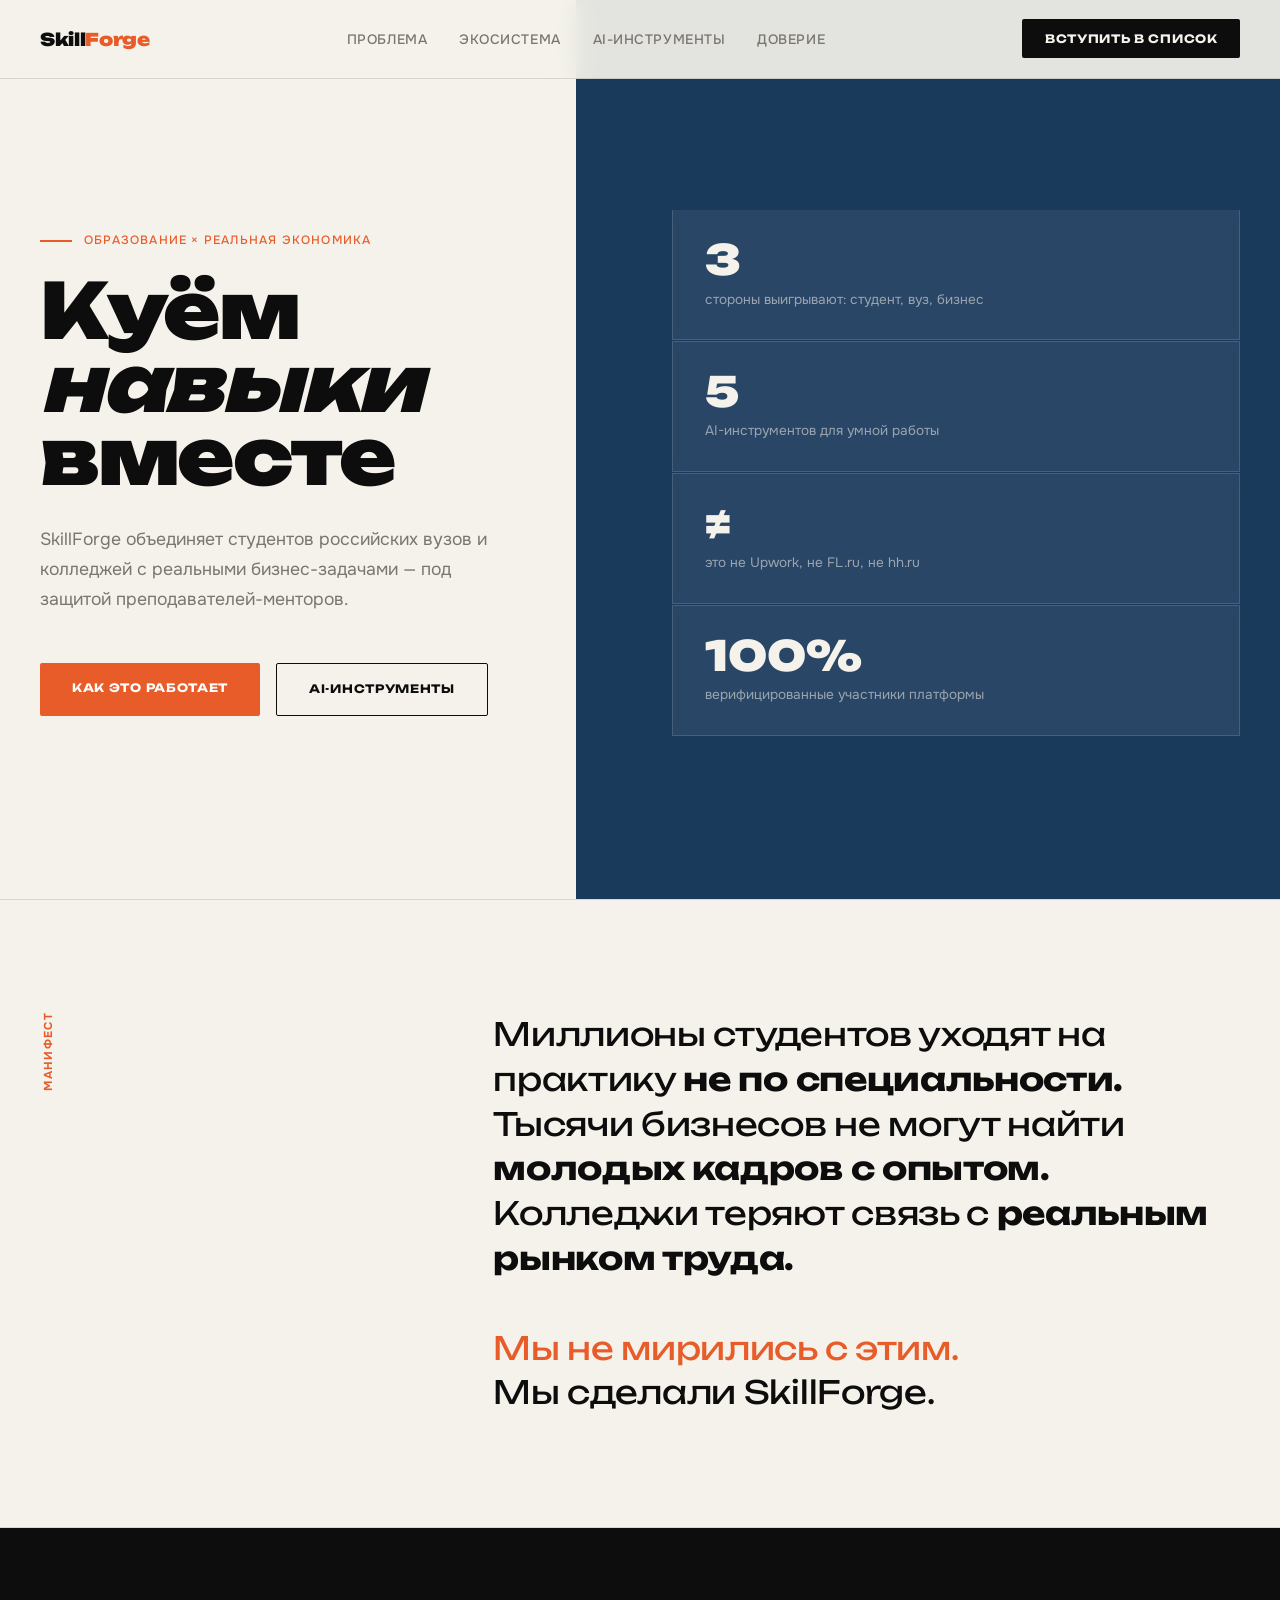
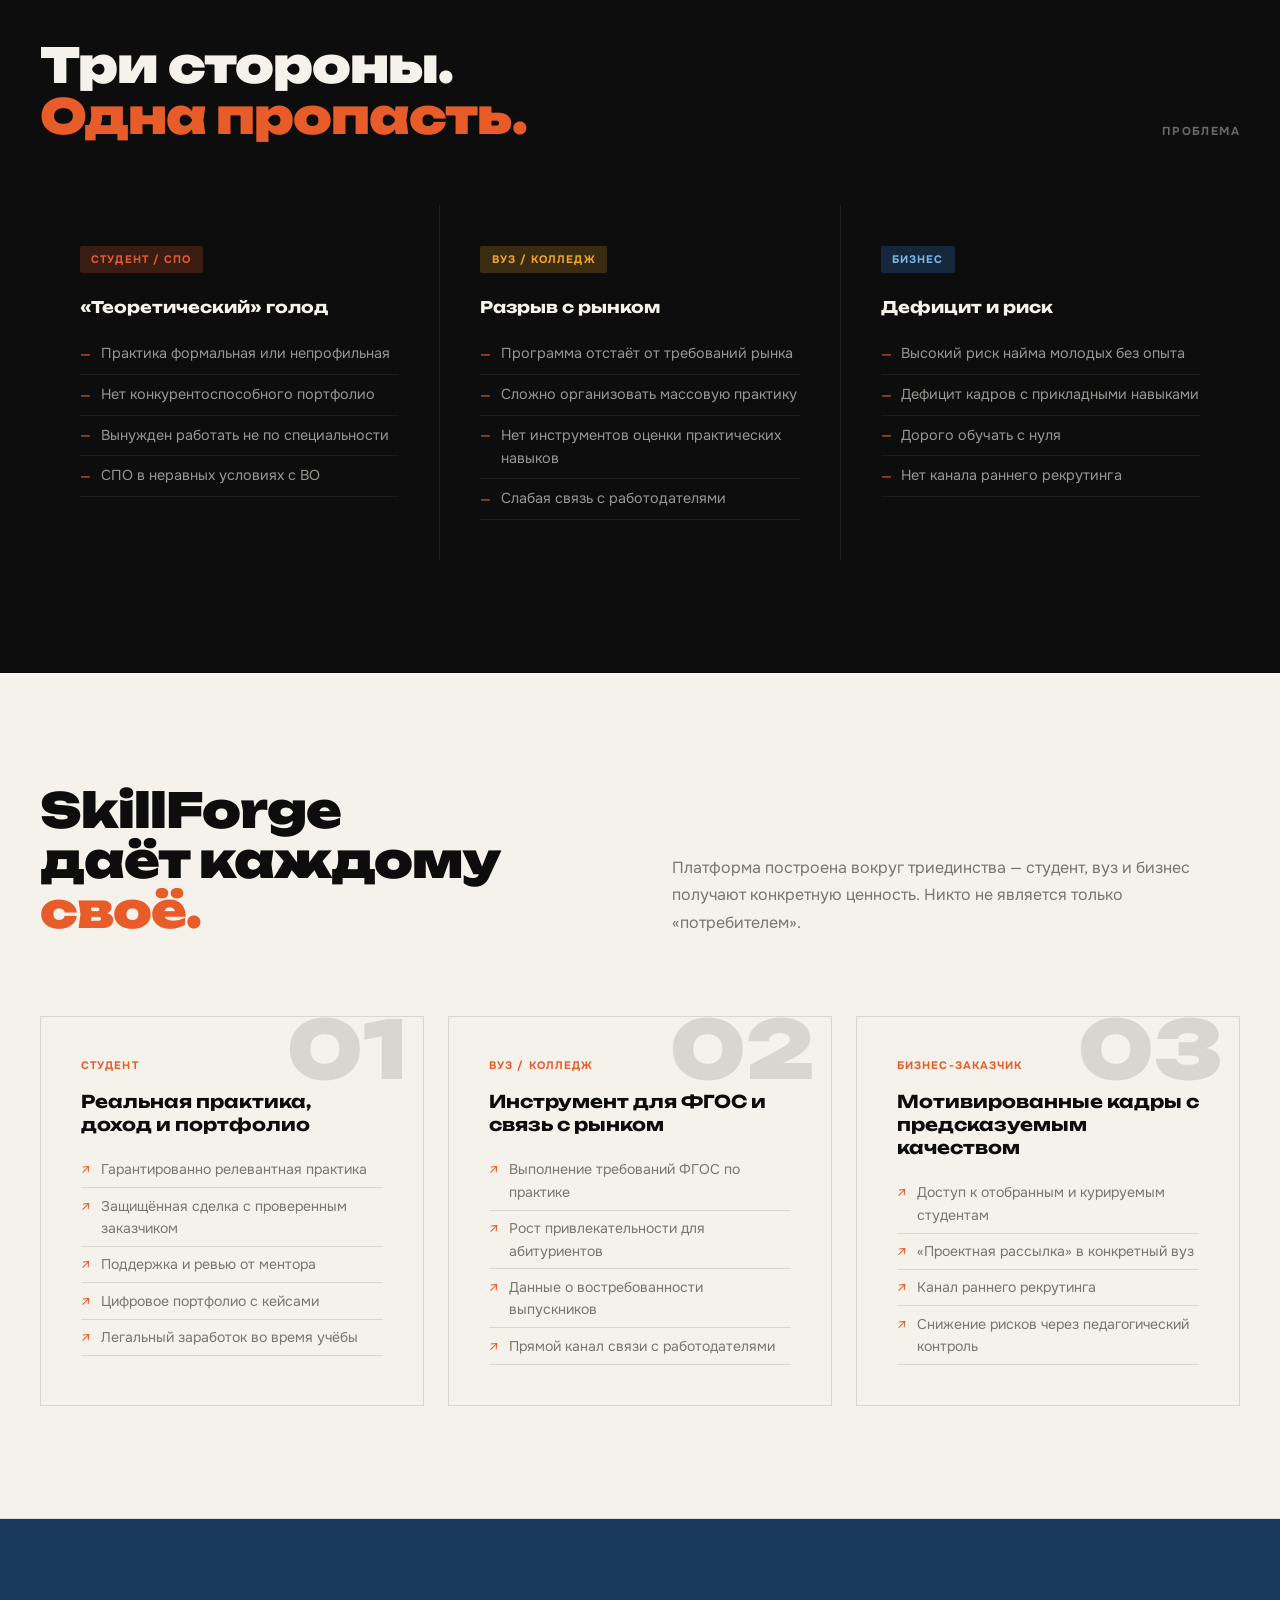
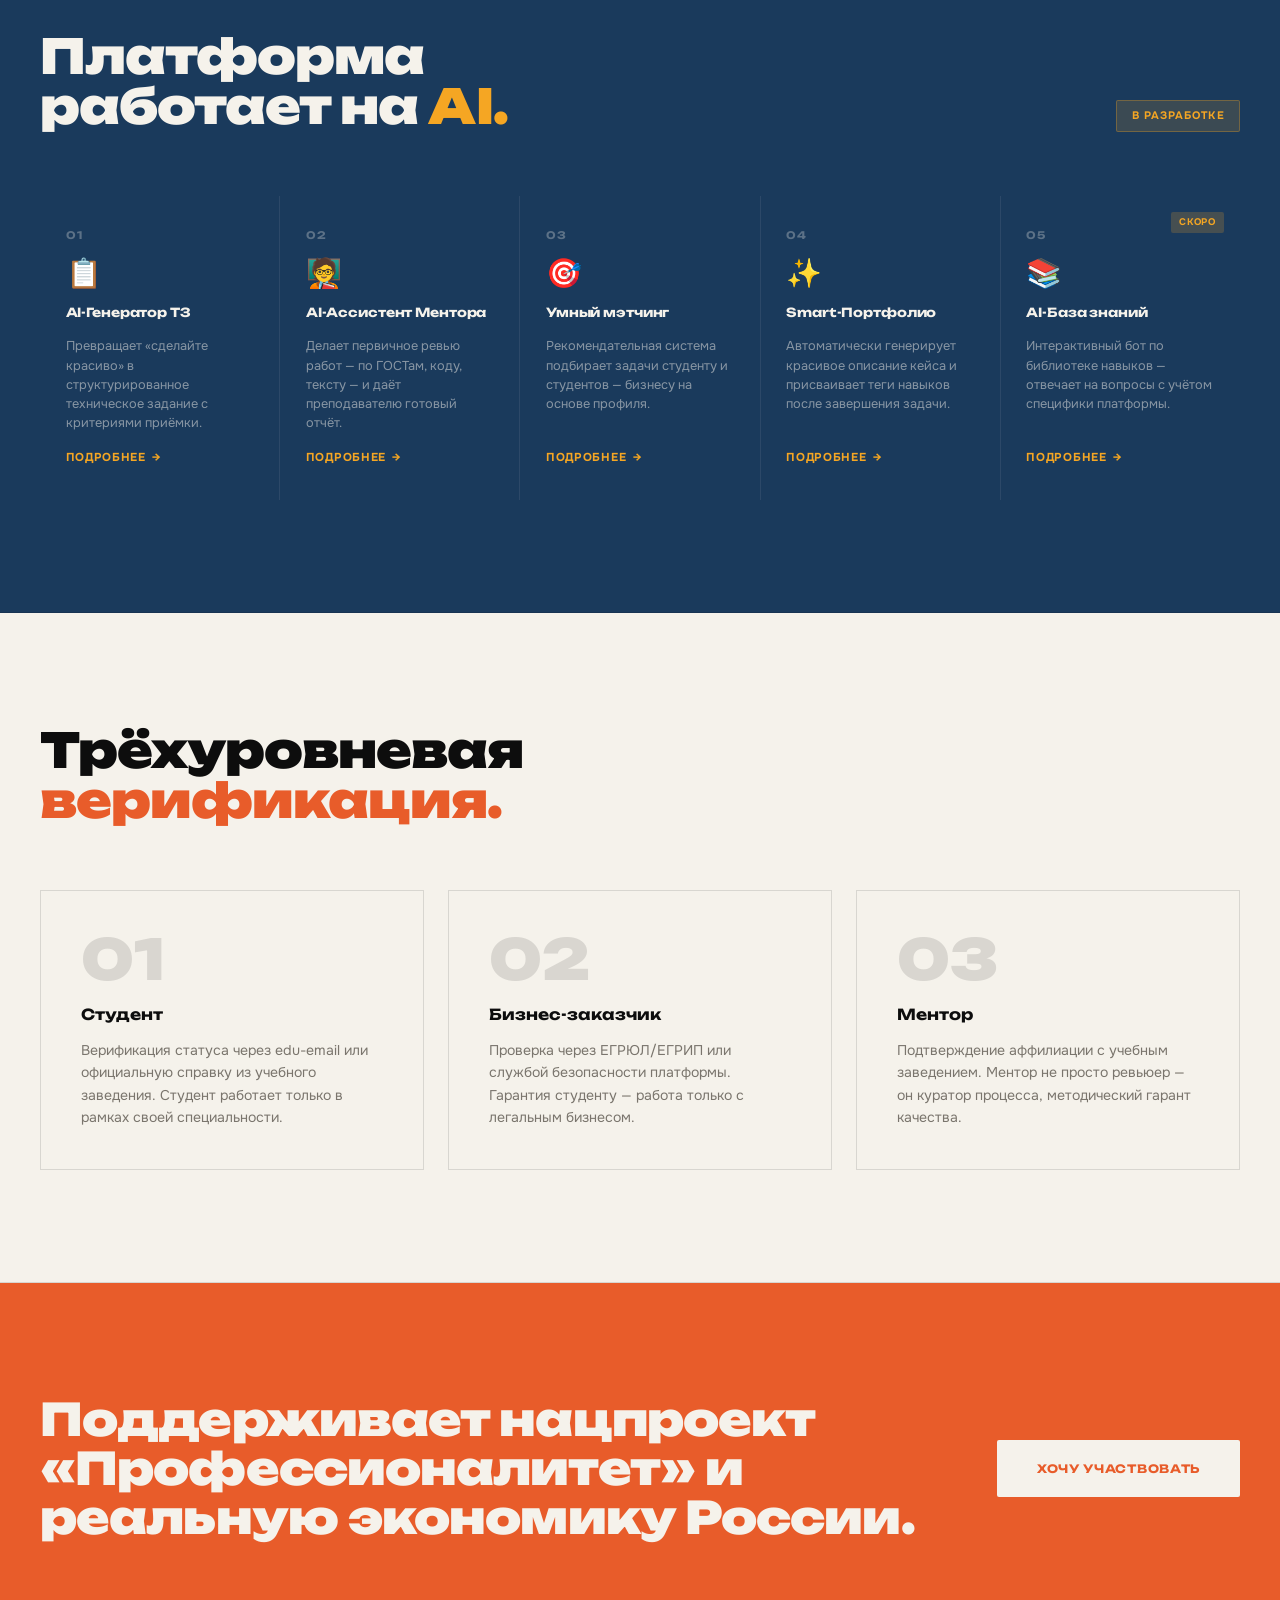
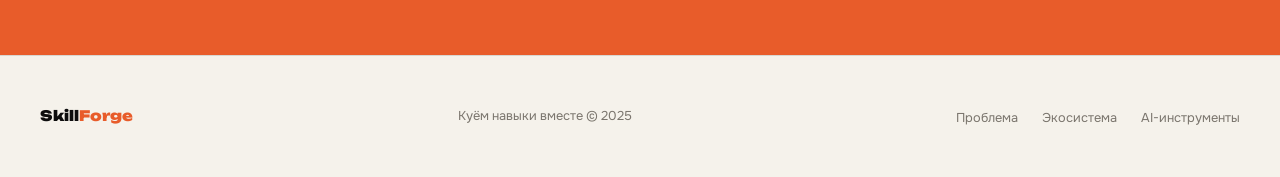
==== index.html @ 277ce166 "Create index.html" ====
<!DOCTYPE html>
<html lang="ru">
<head>
<meta charset="UTF-8">
<meta name="viewport" content="width=device-width, initial-scale=1.0">
<title>SkillForge — Куём навыки вместе</title>
<link rel="preconnect" href="https://fonts.googleapis.com">
<link href="https://fonts.googleapis.com/css2?family=Unbounded:wght@400;700;900&family=Onest:wght@300;400;500&display=swap" rel="stylesheet">
<style>
  :root {
    --ink: #0d0d0d;
    --paper: #f5f2eb;
    --forge: #E85C2A;
    --steel: #1A3A5C;
    --spark: #F5A623;
    --muted: #7a756d;
    --line: rgba(13,13,13,0.12);
  }

  *, *::before, *::after { box-sizing: border-box; margin: 0; padding: 0; }

  html { scroll-behavior: smooth; }

  body {
    background: var(--paper);
    color: var(--ink);
    font-family: 'Onest', sans-serif;
    font-weight: 400;
    line-height: 1.6;
    overflow-x: hidden;
  }

  /* ── NAV ── */
  nav {
    position: fixed; top: 0; left: 0; right: 0; z-index: 100;
    display: flex; align-items: center; justify-content: space-between;
    padding: 1.2rem 2.5rem;
    border-bottom: 1px solid var(--line);
    background: rgba(245,242,235,0.92);
    backdrop-filter: blur(12px);
  }
  .nav-logo {
    font-family: 'Unbounded', sans-serif;
    font-weight: 900; font-size: 1.1rem; letter-spacing: -0.02em;
    color: var(--ink); text-decoration: none;
  }
  .nav-logo span { color: var(--forge); }
  .nav-links { display: flex; gap: 2rem; list-style: none; }
  .nav-links a {
    font-size: 0.85rem; font-weight: 500; letter-spacing: 0.04em;
    text-transform: uppercase; text-decoration: none;
    color: var(--muted); transition: color 0.2s;
  }
  .nav-links a:hover { color: var(--ink); }
  .nav-cta {
    background: var(--ink); color: var(--paper);
    font-family: 'Unbounded', sans-serif; font-size: 0.72rem;
    font-weight: 700; letter-spacing: 0.06em; text-transform: uppercase;
    text-decoration: none; padding: 0.65rem 1.4rem;
    border-radius: 2px; transition: background 0.2s;
  }
  .nav-cta:hover { background: var(--forge); }

  /* ── HERO ── */
  .hero {
    min-height: 100vh; padding: 8rem 2.5rem 5rem;
    display: grid; grid-template-columns: 1fr 1fr; gap: 4rem;
    align-items: center; position: relative;
    border-bottom: 1px solid var(--line);
  }
  .hero::before {
    content: '';
    position: absolute; top: 0; right: 0;
    width: 55%; height: 100%;
    background: var(--steel);
    z-index: 0;
  }
  .hero-left { position: relative; z-index: 1; }
  .hero-eyebrow {
    font-size: 0.75rem; font-weight: 500; letter-spacing: 0.1em;
    text-transform: uppercase; color: var(--forge);
    margin-bottom: 1.5rem;
    display: flex; align-items: center; gap: 0.75rem;
  }
  .hero-eyebrow::before {
    content: ''; display: inline-block;
    width: 2rem; height: 2px; background: var(--forge);
  }
  .hero-title {
    font-family: 'Unbounded', sans-serif;
    font-size: clamp(2.8rem, 6vw, 5.5rem);
    font-weight: 900; line-height: 0.95; letter-spacing: -0.03em;
    margin-bottom: 2rem;
  }
  .hero-title .accent { color: var(--forge); }
  .hero-subtitle {
    font-size: 1.1rem; color: var(--muted);
    max-width: 480px; margin-bottom: 3rem; line-height: 1.7;
  }
  .hero-actions { display: flex; gap: 1rem; flex-wrap: wrap; }
  .btn-primary {
    background: var(--forge); color: #fff;
    font-family: 'Unbounded', sans-serif; font-size: 0.72rem;
    font-weight: 700; letter-spacing: 0.06em; text-transform: uppercase;
    text-decoration: none; padding: 1rem 2rem;
    border-radius: 2px; transition: transform 0.15s, box-shadow 0.15s;
  }
  .btn-primary:hover { transform: translateY(-2px); box-shadow: 0 8px 20px rgba(232,92,42,0.35); }
  .btn-secondary {
    border: 1.5px solid var(--ink); color: var(--ink);
    font-family: 'Unbounded', sans-serif; font-size: 0.72rem;
    font-weight: 700; letter-spacing: 0.06em; text-transform: uppercase;
    text-decoration: none; padding: 1rem 2rem;
    border-radius: 2px; transition: all 0.15s;
  }
  .btn-secondary:hover { background: var(--ink); color: var(--paper); }

  .hero-right {
    position: relative; z-index: 1;
    display: flex; flex-direction: column; gap: 1px;
  }
  .hero-stat {
    background: rgba(245,242,235,0.07);
    border: 1px solid rgba(245,242,235,0.15);
    padding: 1.8rem 2rem;
    backdrop-filter: blur(4px);
  }
  .hero-stat:first-child { border-top: none; margin-top: -1px; }
  .stat-number {
    font-family: 'Unbounded', sans-serif;
    font-size: 2.6rem; font-weight: 900; color: var(--paper);
    line-height: 1; margin-bottom: 0.5rem;
  }
  .stat-label { font-size: 0.85rem; color: rgba(245,242,235,0.55); }

  /* ── MANIFESTO ── */
  .manifesto {
    padding: 7rem 2.5rem;
    display: grid; grid-template-columns: 1fr 2fr; gap: 5rem;
    align-items: start; border-bottom: 1px solid var(--line);
  }
  .section-label {
    font-size: 0.72rem; font-weight: 700; letter-spacing: 0.12em;
    text-transform: uppercase; color: var(--forge);
    writing-mode: vertical-rl; transform: rotate(180deg);
    align-self: start; padding-top: 0.3rem;
  }
  .manifesto-text {
    font-family: 'Unbounded', sans-serif;
    font-size: clamp(1.3rem, 2.5vw, 2rem);
    font-weight: 400; line-height: 1.4; letter-spacing: -0.01em;
  }
  .manifesto-text strong { font-weight: 700; }
  .manifesto-text em { color: var(--forge); font-style: normal; }

  /* ── PROBLEM ── */
  .problems {
    padding: 7rem 2.5rem;
    border-bottom: 1px solid var(--line);
    background: var(--ink);
    color: var(--paper);
  }
  .problems-header {
    display: flex; justify-content: space-between; align-items: flex-end;
    margin-bottom: 4rem;
  }
  .problems-title {
    font-family: 'Unbounded', sans-serif;
    font-size: clamp(1.8rem, 4vw, 3rem);
    font-weight: 900; line-height: 1.05; letter-spacing: -0.02em;
  }
  .problems-title em { color: var(--forge); font-style: normal; }
  .section-label-light {
    font-size: 0.72rem; font-weight: 700; letter-spacing: 0.12em;
    text-transform: uppercase; color: rgba(245,242,235,0.4);
  }
  .problem-grid {
    display: grid; grid-template-columns: repeat(3, 1fr); gap: 1px;
    background: rgba(245,242,235,0.08);
  }
  .problem-card {
    background: var(--ink); padding: 2.5rem;
    transition: background 0.2s;
  }
  .problem-card:hover { background: #161616; }
  .problem-tag {
    display: inline-block;
    font-size: 0.68rem; font-weight: 700; letter-spacing: 0.1em;
    text-transform: uppercase; padding: 0.3rem 0.7rem;
    margin-bottom: 1.5rem; border-radius: 2px;
  }
  .tag-student { background: rgba(232,92,42,0.2); color: var(--forge); }
  .tag-uni { background: rgba(245,166,35,0.2); color: var(--spark); }
  .tag-biz { background: rgba(26,58,92,0.6); color: #7eb8e8; }
  .problem-heading {
    font-family: 'Unbounded', sans-serif;
    font-size: 1rem; font-weight: 700; margin-bottom: 1rem;
    line-height: 1.3;
  }
  .problem-list { list-style: none; }
  .problem-list li {
    font-size: 0.9rem; color: rgba(245,242,235,0.6);
    padding: 0.5rem 0; border-bottom: 1px solid rgba(245,242,235,0.07);
    display: flex; align-items: flex-start; gap: 0.6rem;
  }
  .problem-list li::before {
    content: '—'; color: var(--forge); flex-shrink: 0; margin-top: 0.05rem;
  }

  /* ── ECOSYSTEM ── */
  .ecosystem {
    padding: 7rem 2.5rem;
    border-bottom: 1px solid var(--line);
  }
  .eco-header {
    display: grid; grid-template-columns: 1fr 1fr; gap: 4rem;
    align-items: end; margin-bottom: 5rem;
  }
  .eco-title {
    font-family: 'Unbounded', sans-serif;
    font-size: clamp(1.8rem, 4vw, 3rem);
    font-weight: 900; line-height: 1.05; letter-spacing: -0.02em;
  }
  .eco-title em { color: var(--forge); font-style: normal; }
  .eco-desc { font-size: 1rem; color: var(--muted); line-height: 1.7; }

  .eco-grid {
    display: grid; grid-template-columns: repeat(3, 1fr); gap: 1.5rem;
  }
  .eco-card {
    border: 1px solid var(--line); padding: 2.5rem;
    position: relative; overflow: hidden;
    transition: border-color 0.2s;
  }
  .eco-card::before {
    content: attr(data-num);
    font-family: 'Unbounded', sans-serif;
    font-size: 5rem; font-weight: 900; color: var(--line);
    position: absolute; top: -0.5rem; right: 1rem;
    line-height: 1; pointer-events: none;
  }
  .eco-card:hover { border-color: var(--forge); }
  .eco-card-role {
    font-size: 0.68rem; font-weight: 700; letter-spacing: 0.1em;
    text-transform: uppercase; color: var(--forge); margin-bottom: 1rem;
  }
  .eco-card-title {
    font-family: 'Unbounded', sans-serif;
    font-size: 1.1rem; font-weight: 700; margin-bottom: 1rem; line-height: 1.3;
  }
  .eco-card-list { list-style: none; }
  .eco-card-list li {
    font-size: 0.88rem; color: var(--muted);
    padding: 0.4rem 0; border-bottom: 1px solid var(--line);
    display: flex; gap: 0.6rem;
  }
  .eco-card-list li::before { content: '↗'; color: var(--forge); flex-shrink: 0; }

  /* ── AI FEATURES ── */
  .ai-section {
    padding: 7rem 2.5rem;
    background: var(--steel);
    color: var(--paper);
    border-bottom: 1px solid var(--line);
  }
  .ai-header {
    margin-bottom: 4rem;
    display: flex; justify-content: space-between; align-items: flex-end;
  }
  .ai-title {
    font-family: 'Unbounded', sans-serif;
    font-size: clamp(1.8rem, 4vw, 3rem);
    font-weight: 900; line-height: 1.05; letter-spacing: -0.02em;
  }
  .ai-title em { color: var(--spark); font-style: normal; }
  .ai-badge {
    font-size: 0.68rem; font-weight: 700; letter-spacing: 0.1em;
    text-transform: uppercase; padding: 0.4rem 0.9rem;
    background: rgba(245,166,35,0.15); color: var(--spark);
    border: 1px solid rgba(245,166,35,0.3); border-radius: 2px;
  }
  .ai-grid {
    display: grid; grid-template-columns: repeat(5, 1fr); gap: 1px;
    background: rgba(245,242,235,0.08);
  }
  .ai-card {
    background: var(--steel); padding: 2rem 1.6rem;
    display: flex; flex-direction: column; gap: 1rem;
    text-decoration: none; color: inherit;
    transition: background 0.2s;
    position: relative; overflow: hidden;
  }
  .ai-card:hover { background: #1e4670; }
  .ai-card-num {
    font-family: 'Unbounded', sans-serif;
    font-size: 0.65rem; font-weight: 700; letter-spacing: 0.1em;
    color: rgba(245,242,235,0.3);
  }
  .ai-card-icon {
    font-size: 1.8rem; line-height: 1;
  }
  .ai-card-name {
    font-family: 'Unbounded', sans-serif;
    font-size: 0.78rem; font-weight: 700;
    line-height: 1.3; letter-spacing: -0.01em;
  }
  .ai-card-desc {
    font-size: 0.8rem; color: rgba(245,242,235,0.5);
    line-height: 1.5; flex: 1;
  }
  .ai-card-link {
    font-size: 0.72rem; font-weight: 700; letter-spacing: 0.06em;
    text-transform: uppercase; color: var(--spark);
    display: flex; align-items: center; gap: 0.4rem;
  }
  .ai-card-link::after { content: '→'; transition: transform 0.2s; }
  .ai-card:hover .ai-card-link::after { transform: translateX(4px); }
  .ai-card-badge {
    position: absolute; top: 1rem; right: 1rem;
    font-size: 0.6rem; font-weight: 700; letter-spacing: 0.08em;
    text-transform: uppercase; padding: 0.2rem 0.5rem;
    background: rgba(245,166,35,0.2); color: var(--spark);
    border-radius: 2px;
  }

  /* ── TRUST ── */
  .trust {
    padding: 7rem 2.5rem;
    border-bottom: 1px solid var(--line);
  }
  .trust-title {
    font-family: 'Unbounded', sans-serif;
    font-size: clamp(1.8rem, 4vw, 3rem);
    font-weight: 900; line-height: 1.05; letter-spacing: -0.02em;
    margin-bottom: 4rem;
  }
  .trust-title em { color: var(--forge); font-style: normal; }
  .trust-grid {
    display: grid; grid-template-columns: repeat(3, 1fr); gap: 1.5rem;
  }
  .trust-card {
    padding: 2.5rem; border: 1px solid var(--line);
    position: relative;
  }
  .trust-num {
    font-family: 'Unbounded', sans-serif;
    font-size: 3.5rem; font-weight: 900; color: var(--line);
    line-height: 1; margin-bottom: 1rem;
  }
  .trust-heading {
    font-family: 'Unbounded', sans-serif;
    font-size: 0.95rem; font-weight: 700; margin-bottom: 0.75rem;
  }
  .trust-text { font-size: 0.88rem; color: var(--muted); line-height: 1.6; }

  /* ── SOCIAL BANNER ── */
  .social-banner {
    padding: 7rem 2.5rem;
    background: var(--forge); color: var(--paper);
    display: grid; grid-template-columns: 1fr auto;
    align-items: center; gap: 4rem;
  }
  .social-text {
    font-family: 'Unbounded', sans-serif;
    font-size: clamp(1.5rem, 3.5vw, 2.8rem);
    font-weight: 900; line-height: 1.1; letter-spacing: -0.02em;
  }
  .btn-white {
    background: var(--paper); color: var(--forge);
    font-family: 'Unbounded', sans-serif; font-size: 0.72rem;
    font-weight: 700; letter-spacing: 0.06em; text-transform: uppercase;
    text-decoration: none; padding: 1.2rem 2.5rem;
    border-radius: 2px; white-space: nowrap; transition: opacity 0.15s;
    flex-shrink: 0;
  }
  .btn-white:hover { opacity: 0.9; }

  /* ── FOOTER ── */
  footer {
    padding: 3rem 2.5rem;
    border-top: 1px solid var(--line);
    display: flex; justify-content: space-between; align-items: center;
  }
  .footer-logo {
    font-family: 'Unbounded', sans-serif;
    font-weight: 900; font-size: 0.9rem; color: var(--ink);
    text-decoration: none;
  }
  .footer-logo span { color: var(--forge); }
  .footer-tagline { font-size: 0.8rem; color: var(--muted); }
  .footer-links { display: flex; gap: 1.5rem; list-style: none; }
  .footer-links a {
    font-size: 0.8rem; color: var(--muted);
    text-decoration: none; transition: color 0.2s;
  }
  .footer-links a:hover { color: var(--ink); }

  /* ── ANIMATIONS ── */
  .fade-up {
    opacity: 0; transform: translateY(24px);
    transition: opacity 0.6s ease, transform 0.6s ease;
  }
  .fade-up.visible { opacity: 1; transform: none; }

  @media (max-width: 900px) {
    .hero { grid-template-columns: 1fr; }
    .hero::before { display: none; }
    .hero-right { display: none; }
    .manifesto { grid-template-columns: 1fr; gap: 2rem; }
    .section-label { writing-mode: horizontal-tb; transform: none; }
    .problem-grid, .eco-grid, .trust-grid { grid-template-columns: 1fr; }
    .ai-grid { grid-template-columns: repeat(2, 1fr); }
    .social-banner { grid-template-columns: 1fr; }
    .eco-header { grid-template-columns: 1fr; }
    nav { padding: 1rem 1.5rem; }
    .nav-links { display: none; }
  }
</style>
</head>
<body>

<nav>
  <a href="index.html" class="nav-logo">Skill<span>Forge</span></a>
  <ul class="nav-links">
    <li><a href="#problems">Проблема</a></li>
    <li><a href="#ecosystem">Экосистема</a></li>
    <li><a href="#ai">AI-инструменты</a></li>
    <li><a href="#trust">Доверие</a></li>
  </ul>
  <a href="#" class="nav-cta">Вступить в список</a>
</nav>

<!-- HERO -->
<section class="hero">
  <div class="hero-left fade-up">
    <div class="hero-eyebrow">Образование × Реальная экономика</div>
    <h1 class="hero-title">
      Куём<br><em>навыки</em><br>вместе
    </h1>
    <p class="hero-subtitle">
      SkillForge объединяет студентов российских вузов и колледжей с реальными бизнес-задачами — под защитой преподавателей-менторов.
    </p>
    <div class="hero-actions">
      <a href="#ecosystem" class="btn-primary">Как это работает</a>
      <a href="#ai" class="btn-secondary">AI-инструменты</a>
    </div>
  </div>
  <div class="hero-right">
    <div class="hero-stat">
      <div class="stat-number">3</div>
      <div class="stat-label">стороны выигрывают: студент, вуз, бизнес</div>
    </div>
    <div class="hero-stat">
      <div class="stat-number">5</div>
      <div class="stat-label">AI-инструментов для умной работы</div>
    </div>
    <div class="hero-stat">
      <div class="stat-number">≠</div>
      <div class="stat-label">это не Upwork, не FL.ru, не hh.ru</div>
    </div>
    <div class="hero-stat">
      <div class="stat-number">100%</div>
      <div class="stat-label">верифицированные участники платформы</div>
    </div>
  </div>
</section>

<!-- MANIFESTO -->
<section class="manifesto">
  <span class="section-label">Манифест</span>
  <div class="manifesto-text fade-up">
    Миллионы студентов уходят на практику <strong>не по специальности.</strong><br>
    Тысячи бизнесов не могут найти <strong>молодых кадров с опытом.</strong><br>
    Колледжи теряют связь с <strong>реальным рынком труда.</strong><br><br>
    <em>Мы не мирились с этим.</em><br>
    Мы сделали SkillForge.
  </div>
</section>

<!-- PROBLEMS -->
<section class="problems" id="problems">
  <div class="problems-header">
    <h2 class="problems-title">Три стороны.<br><em>Одна пропасть.</em></h2>
    <span class="section-label-light">Проблема</span>
  </div>
  <div class="problem-grid">
    <div class="problem-card fade-up">
      <span class="problem-tag tag-student">Студент / СПО</span>
      <h3 class="problem-heading">«Теоретический» голод</h3>
      <ul class="problem-list">
        <li>Практика формальная или непрофильная</li>
        <li>Нет конкурентоспособного портфолио</li>
        <li>Вынужден работать не по специальности</li>
        <li>СПО в неравных условиях с ВО</li>
      </ul>
    </div>
    <div class="problem-card fade-up">
      <span class="problem-tag tag-uni">Вуз / Колледж</span>
      <h3 class="problem-heading">Разрыв с рынком</h3>
      <ul class="problem-list">
        <li>Программа отстаёт от требований рынка</li>
        <li>Сложно организовать массовую практику</li>
        <li>Нет инструментов оценки практических навыков</li>
        <li>Слабая связь с работодателями</li>
      </ul>
    </div>
    <div class="problem-card fade-up">
      <span class="problem-tag tag-biz">Бизнес</span>
      <h3 class="problem-heading">Дефицит и риск</h3>
      <ul class="problem-list">
        <li>Высокий риск найма молодых без опыта</li>
        <li>Дефицит кадров с прикладными навыками</li>
        <li>Дорого обучать с нуля</li>
        <li>Нет канала раннего рекрутинга</li>
      </ul>
    </div>
  </div>
</section>

<!-- ECOSYSTEM -->
<section class="ecosystem" id="ecosystem">
  <div class="eco-header">
    <h2 class="eco-title fade-up">SkillForge<br>даёт каждому<br><em>своё.</em></h2>
    <p class="eco-desc fade-up">
      Платформа построена вокруг триединства — студент, вуз и бизнес получают конкретную ценность. Никто не является только «потребителем».
    </p>
  </div>
  <div class="eco-grid">
    <div class="eco-card fade-up" data-num="01">
      <div class="eco-card-role">Студент</div>
      <h3 class="eco-card-title">Реальная практика, доход и портфолио</h3>
      <ul class="eco-card-list">
        <li>Гарантированно релевантная практика</li>
        <li>Защищённая сделка с проверенным заказчиком</li>
        <li>Поддержка и ревью от ментора</li>
        <li>Цифровое портфолио с кейсами</li>
        <li>Легальный заработок во время учёбы</li>
      </ul>
    </div>
    <div class="eco-card fade-up" data-num="02">
      <div class="eco-card-role">Вуз / Колледж</div>
      <h3 class="eco-card-title">Инструмент для ФГОС и связь с рынком</h3>
      <ul class="eco-card-list">
        <li>Выполнение требований ФГОС по практике</li>
        <li>Рост привлекательности для абитуриентов</li>
        <li>Данные о востребованности выпускников</li>
        <li>Прямой канал связи с работодателями</li>
      </ul>
    </div>
    <div class="eco-card fade-up" data-num="03">
      <div class="eco-card-role">Бизнес-заказчик</div>
      <h3 class="eco-card-title">Мотивированные кадры с предсказуемым качеством</h3>
      <ul class="eco-card-list">
        <li>Доступ к отобранным и курируемым студентам</li>
        <li>«Проектная рассылка» в конкретный вуз</li>
        <li>Канал раннего рекрутинга</li>
        <li>Снижение рисков через педагогический контроль</li>
      </ul>
    </div>
  </div>
</section>

<!-- AI FEATURES -->
<section class="ai-section" id="ai">
  <div class="ai-header">
    <h2 class="ai-title">Платформа<br>работает на <em>AI.</em></h2>
    <span class="ai-badge">В разработке</span>
  </div>
  <div class="ai-grid">
    <a href="ai-tz.html" class="ai-card">
      <span class="ai-card-num">01</span>
      <div class="ai-card-icon">📋</div>
      <div class="ai-card-name">AI-Генератор ТЗ</div>
      <div class="ai-card-desc">Превращает «сделайте красиво» в структурированное техническое задание с критериями приёмки.</div>
      <div class="ai-card-link">Подробнее</div>
    </a>
    <a href="ai-mentor.html" class="ai-card">
      <span class="ai-card-num">02</span>
      <div class="ai-card-icon">🧑‍🏫</div>
      <div class="ai-card-name">AI-Ассистент Ментора</div>
      <div class="ai-card-desc">Делает первичное ревью работ — по ГОСТам, коду, тексту — и даёт преподавателю готовый отчёт.</div>
      <div class="ai-card-link">Подробнее</div>
    </a>
    <a href="ai-matching.html" class="ai-card">
      <span class="ai-card-num">03</span>
      <div class="ai-card-icon">🎯</div>
      <div class="ai-card-name">Умный мэтчинг</div>
      <div class="ai-card-desc">Рекомендательная система подбирает задачи студенту и студентов — бизнесу на основе профиля.</div>
      <div class="ai-card-link">Подробнее</div>
    </a>
    <a href="ai-portfolio.html" class="ai-card">
      <span class="ai-card-num">04</span>
      <div class="ai-card-icon">✨</div>
      <div class="ai-card-name">Smart-Портфолио</div>
      <div class="ai-card-desc">Автоматически генерирует красивое описание кейса и присваивает теги навыков после завершения задачи.</div>
      <div class="ai-card-link">Подробнее</div>
    </a>
    <a href="ai-knowledge.html" class="ai-card">
      <span class="ai-card-num">05</span>
      <span class="ai-card-badge">Скоро</span>
      <div class="ai-card-icon">📚</div>
      <div class="ai-card-name">AI-База знаний</div>
      <div class="ai-card-desc">Интерактивный бот по библиотеке навыков — отвечает на вопросы с учётом специфики платформы.</div>
      <div class="ai-card-link">Подробнее</div>
    </a>
  </div>
</section>

<!-- TRUST -->
<section class="trust" id="trust">
  <h2 class="trust-title fade-up">Трёхуровневая<br><em>верификация.</em></h2>
  <div class="trust-grid">
    <div class="trust-card fade-up">
      <div class="trust-num">01</div>
      <h3 class="trust-heading">Студент</h3>
      <p class="trust-text">Верификация статуса через edu-email или официальную справку из учебного заведения. Студент работает только в рамках своей специальности.</p>
    </div>
    <div class="trust-card fade-up">
      <div class="trust-num">02</div>
      <h3 class="trust-heading">Бизнес-заказчик</h3>
      <p class="trust-text">Проверка через ЕГРЮЛ/ЕГРИП или службой безопасности платформы. Гарантия студенту — работа только с легальным бизнесом.</p>
    </div>
    <div class="trust-card fade-up">
      <div class="trust-num">03</div>
      <h3 class="trust-heading">Ментор</h3>
      <p class="trust-text">Подтверждение аффилиации с учебным заведением. Ментор не просто ревьюер — он куратор процесса, методический гарант качества.</p>
    </div>
  </div>
</section>

<!-- SOCIAL BANNER -->
<section class="social-banner">
  <div class="social-text fade-up">
    Поддерживает нацпроект<br>«Профессионалитет» и<br>реальную экономику России.
  </div>
  <a href="#" class="btn-white">Хочу участвовать</a>
</section>

<footer>
  <a href="index.html" class="footer-logo">Skill<span>Forge</span></a>
  <span class="footer-tagline">Куём навыки вместе © 2025</span>
  <ul class="footer-links">
    <li><a href="#problems">Проблема</a></li>
    <li><a href="#ecosystem">Экосистема</a></li>
    <li><a href="#ai">AI-инструменты</a></li>
  </ul>
</footer>

<script>
const observer = new IntersectionObserver((entries) => {
  entries.forEach((e, i) => {
    if (e.isIntersecting) {
      setTimeout(() => e.target.classList.add('visible'), i * 80);
      observer.unobserve(e.target);
    }
  });
}, { threshold: 0.1 });
document.querySelectorAll('.fade-up').forEach(el => observer.observe(el));
</script>
</body>
</html>
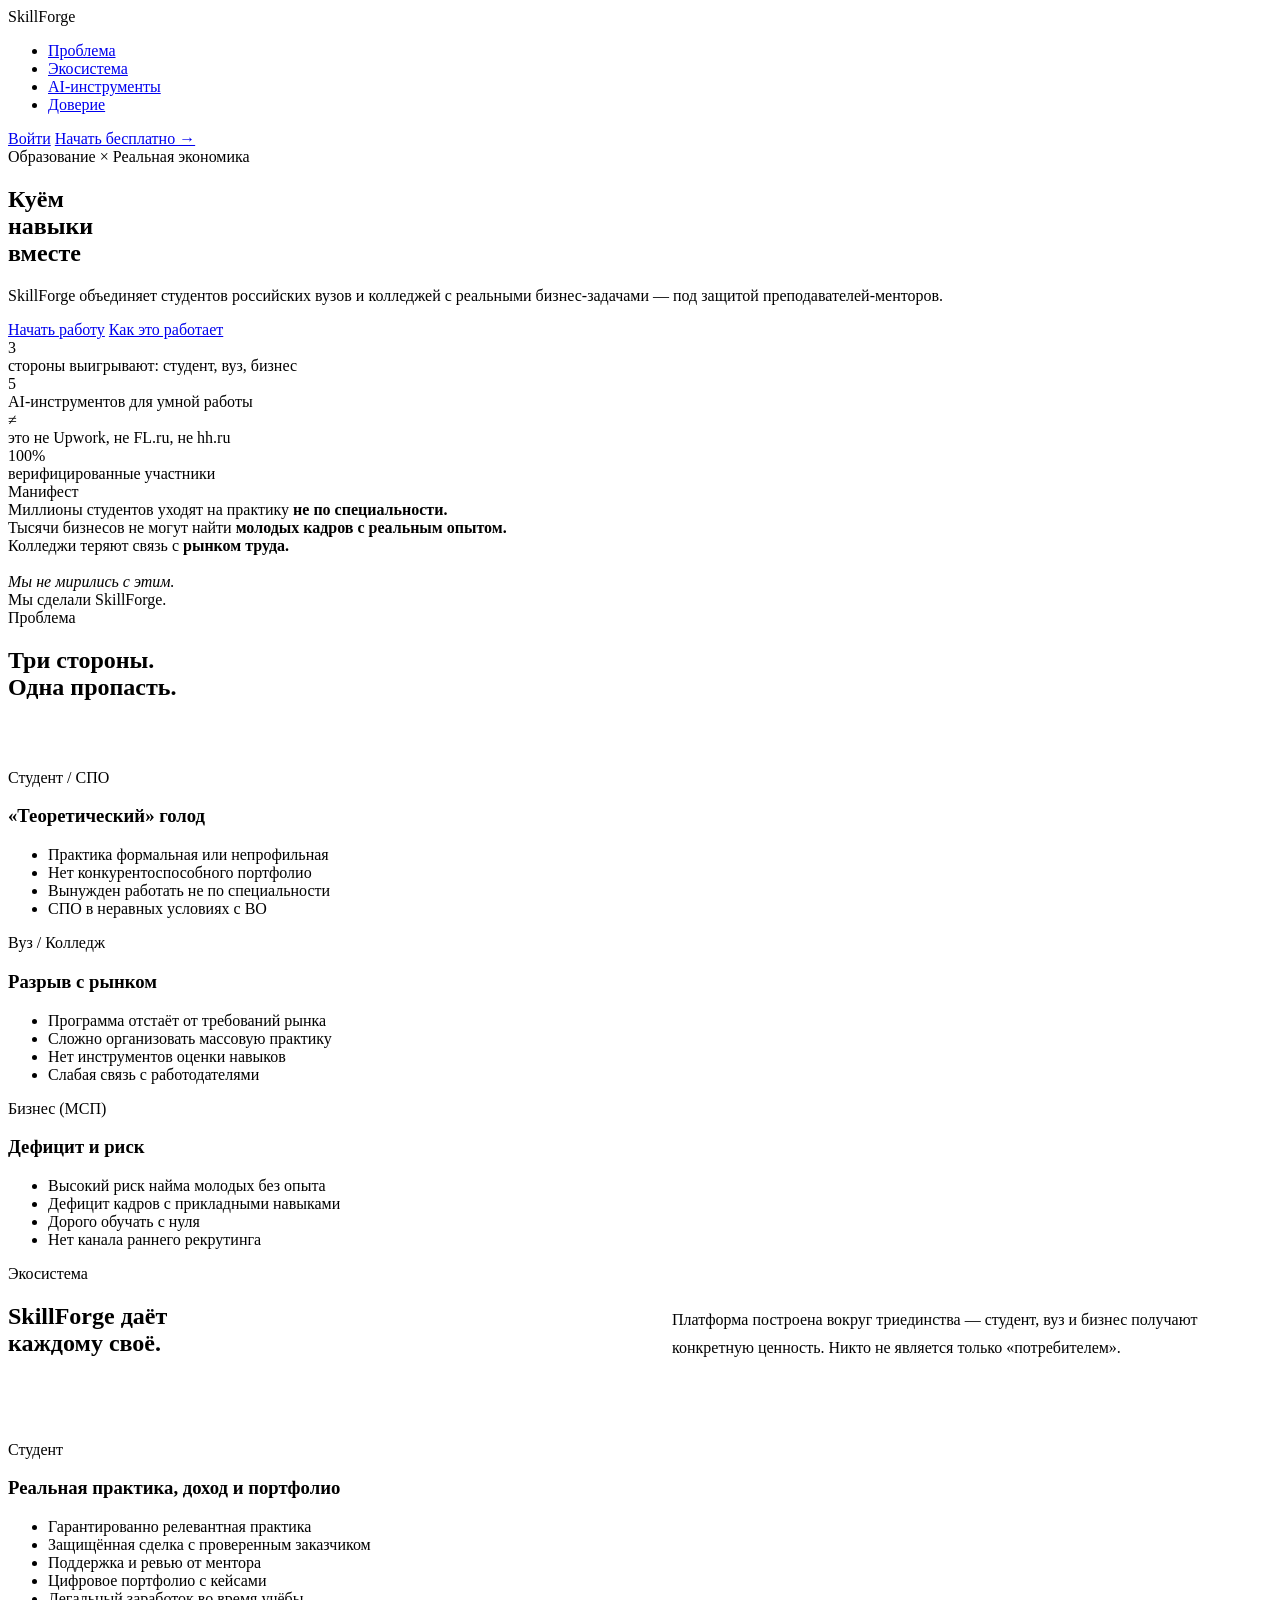
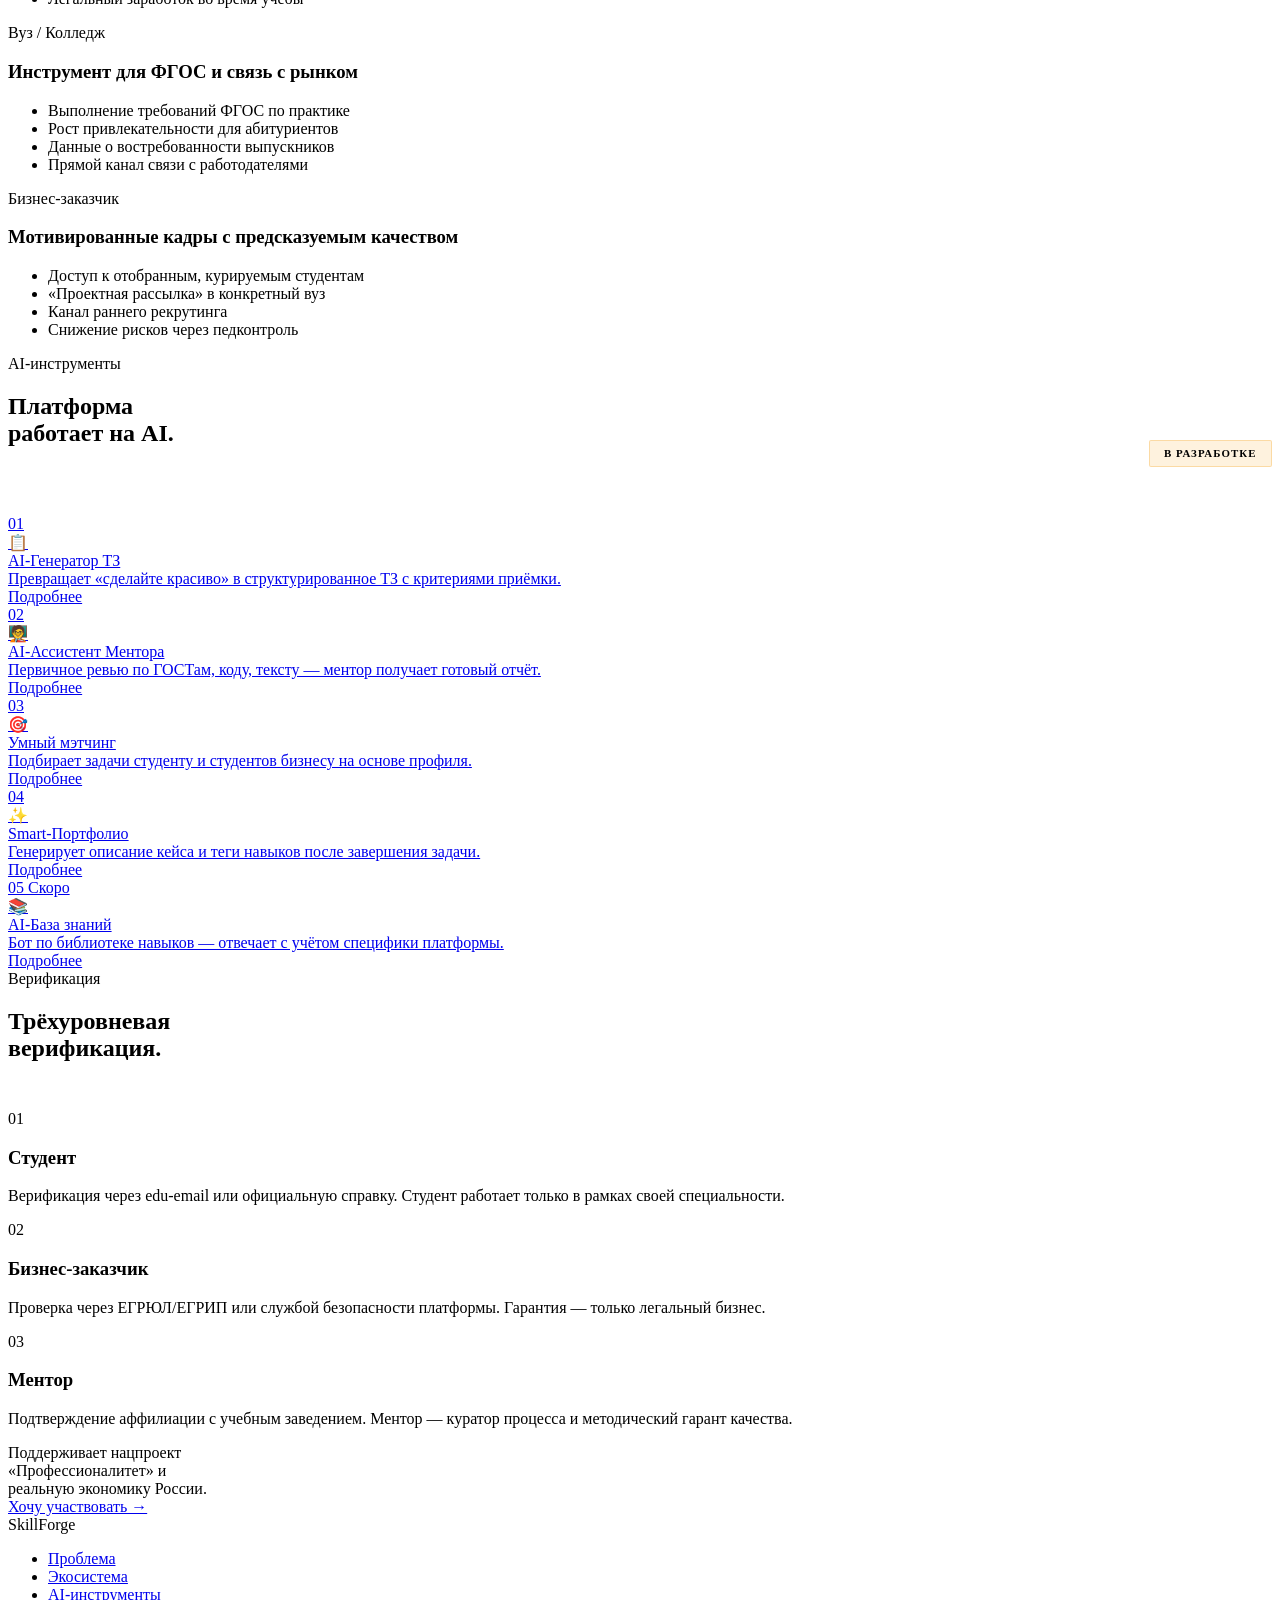
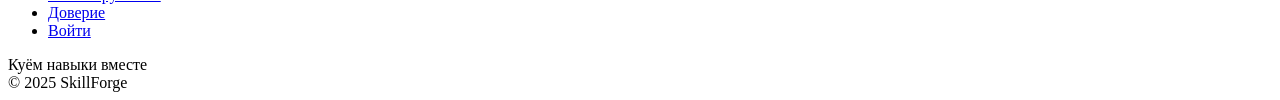
==== commit d976cb16: "Update index.html" ====
--- a/index.html
+++ b/index.html
@@ -4,510 +4,104 @@
 <meta charset="UTF-8">
 <meta name="viewport" content="width=device-width, initial-scale=1.0">
 <title>SkillForge — Куём навыки вместе</title>
-<link rel="preconnect" href="https://fonts.googleapis.com">
-<link href="https://fonts.googleapis.com/css2?family=Unbounded:wght@400;700;900&family=Onest:wght@300;400;500&display=swap" rel="stylesheet">
-<style>
-  :root {
-    --ink: #0d0d0d;
-    --paper: #f5f2eb;
-    --forge: #E85C2A;
-    --steel: #1A3A5C;
-    --spark: #F5A623;
-    --muted: #7a756d;
-    --line: rgba(13,13,13,0.12);
-  }
-
-  *, *::before, *::after { box-sizing: border-box; margin: 0; padding: 0; }
-
-  html { scroll-behavior: smooth; }
-
-  body {
-    background: var(--paper);
-    color: var(--ink);
-    font-family: 'Onest', sans-serif;
-    font-weight: 400;
-    line-height: 1.6;
-    overflow-x: hidden;
-  }
-
-  /* ── NAV ── */
-  nav {
-    position: fixed; top: 0; left: 0; right: 0; z-index: 100;
-    display: flex; align-items: center; justify-content: space-between;
-    padding: 1.2rem 2.5rem;
-    border-bottom: 1px solid var(--line);
-    background: rgba(245,242,235,0.92);
-    backdrop-filter: blur(12px);
-  }
-  .nav-logo {
-    font-family: 'Unbounded', sans-serif;
-    font-weight: 900; font-size: 1.1rem; letter-spacing: -0.02em;
-    color: var(--ink); text-decoration: none;
-  }
-  .nav-logo span { color: var(--forge); }
-  .nav-links { display: flex; gap: 2rem; list-style: none; }
-  .nav-links a {
-    font-size: 0.85rem; font-weight: 500; letter-spacing: 0.04em;
-    text-transform: uppercase; text-decoration: none;
-    color: var(--muted); transition: color 0.2s;
-  }
-  .nav-links a:hover { color: var(--ink); }
-  .nav-cta {
-    background: var(--ink); color: var(--paper);
-    font-family: 'Unbounded', sans-serif; font-size: 0.72rem;
-    font-weight: 700; letter-spacing: 0.06em; text-transform: uppercase;
-    text-decoration: none; padding: 0.65rem 1.4rem;
-    border-radius: 2px; transition: background 0.2s;
-  }
-  .nav-cta:hover { background: var(--forge); }
-
-  /* ── HERO ── */
-  .hero {
-    min-height: 100vh; padding: 8rem 2.5rem 5rem;
-    display: grid; grid-template-columns: 1fr 1fr; gap: 4rem;
-    align-items: center; position: relative;
-    border-bottom: 1px solid var(--line);
-  }
-  .hero::before {
-    content: '';
-    position: absolute; top: 0; right: 0;
-    width: 55%; height: 100%;
-    background: var(--steel);
-    z-index: 0;
-  }
-  .hero-left { position: relative; z-index: 1; }
-  .hero-eyebrow {
-    font-size: 0.75rem; font-weight: 500; letter-spacing: 0.1em;
-    text-transform: uppercase; color: var(--forge);
-    margin-bottom: 1.5rem;
-    display: flex; align-items: center; gap: 0.75rem;
-  }
-  .hero-eyebrow::before {
-    content: ''; display: inline-block;
-    width: 2rem; height: 2px; background: var(--forge);
-  }
-  .hero-title {
-    font-family: 'Unbounded', sans-serif;
-    font-size: clamp(2.8rem, 6vw, 5.5rem);
-    font-weight: 900; line-height: 0.95; letter-spacing: -0.03em;
-    margin-bottom: 2rem;
-  }
-  .hero-title .accent { color: var(--forge); }
-  .hero-subtitle {
-    font-size: 1.1rem; color: var(--muted);
-    max-width: 480px; margin-bottom: 3rem; line-height: 1.7;
-  }
-  .hero-actions { display: flex; gap: 1rem; flex-wrap: wrap; }
-  .btn-primary {
-    background: var(--forge); color: #fff;
-    font-family: 'Unbounded', sans-serif; font-size: 0.72rem;
-    font-weight: 700; letter-spacing: 0.06em; text-transform: uppercase;
-    text-decoration: none; padding: 1rem 2rem;
-    border-radius: 2px; transition: transform 0.15s, box-shadow 0.15s;
-  }
-  .btn-primary:hover { transform: translateY(-2px); box-shadow: 0 8px 20px rgba(232,92,42,0.35); }
-  .btn-secondary {
-    border: 1.5px solid var(--ink); color: var(--ink);
-    font-family: 'Unbounded', sans-serif; font-size: 0.72rem;
-    font-weight: 700; letter-spacing: 0.06em; text-transform: uppercase;
-    text-decoration: none; padding: 1rem 2rem;
-    border-radius: 2px; transition: all 0.15s;
-  }
-  .btn-secondary:hover { background: var(--ink); color: var(--paper); }
-
-  .hero-right {
-    position: relative; z-index: 1;
-    display: flex; flex-direction: column; gap: 1px;
-  }
-  .hero-stat {
-    background: rgba(245,242,235,0.07);
-    border: 1px solid rgba(245,242,235,0.15);
-    padding: 1.8rem 2rem;
-    backdrop-filter: blur(4px);
-  }
-  .hero-stat:first-child { border-top: none; margin-top: -1px; }
-  .stat-number {
-    font-family: 'Unbounded', sans-serif;
-    font-size: 2.6rem; font-weight: 900; color: var(--paper);
-    line-height: 1; margin-bottom: 0.5rem;
-  }
-  .stat-label { font-size: 0.85rem; color: rgba(245,242,235,0.55); }
-
-  /* ── MANIFESTO ── */
-  .manifesto {
-    padding: 7rem 2.5rem;
-    display: grid; grid-template-columns: 1fr 2fr; gap: 5rem;
-    align-items: start; border-bottom: 1px solid var(--line);
-  }
-  .section-label {
-    font-size: 0.72rem; font-weight: 700; letter-spacing: 0.12em;
-    text-transform: uppercase; color: var(--forge);
-    writing-mode: vertical-rl; transform: rotate(180deg);
-    align-self: start; padding-top: 0.3rem;
-  }
-  .manifesto-text {
-    font-family: 'Unbounded', sans-serif;
-    font-size: clamp(1.3rem, 2.5vw, 2rem);
-    font-weight: 400; line-height: 1.4; letter-spacing: -0.01em;
-  }
-  .manifesto-text strong { font-weight: 700; }
-  .manifesto-text em { color: var(--forge); font-style: normal; }
-
-  /* ── PROBLEM ── */
-  .problems {
-    padding: 7rem 2.5rem;
-    border-bottom: 1px solid var(--line);
-    background: var(--ink);
-    color: var(--paper);
-  }
-  .problems-header {
-    display: flex; justify-content: space-between; align-items: flex-end;
-    margin-bottom: 4rem;
-  }
-  .problems-title {
-    font-family: 'Unbounded', sans-serif;
-    font-size: clamp(1.8rem, 4vw, 3rem);
-    font-weight: 900; line-height: 1.05; letter-spacing: -0.02em;
-  }
-  .problems-title em { color: var(--forge); font-style: normal; }
-  .section-label-light {
-    font-size: 0.72rem; font-weight: 700; letter-spacing: 0.12em;
-    text-transform: uppercase; color: rgba(245,242,235,0.4);
-  }
-  .problem-grid {
-    display: grid; grid-template-columns: repeat(3, 1fr); gap: 1px;
-    background: rgba(245,242,235,0.08);
-  }
-  .problem-card {
-    background: var(--ink); padding: 2.5rem;
-    transition: background 0.2s;
-  }
-  .problem-card:hover { background: #161616; }
-  .problem-tag {
-    display: inline-block;
-    font-size: 0.68rem; font-weight: 700; letter-spacing: 0.1em;
-    text-transform: uppercase; padding: 0.3rem 0.7rem;
-    margin-bottom: 1.5rem; border-radius: 2px;
-  }
-  .tag-student { background: rgba(232,92,42,0.2); color: var(--forge); }
-  .tag-uni { background: rgba(245,166,35,0.2); color: var(--spark); }
-  .tag-biz { background: rgba(26,58,92,0.6); color: #7eb8e8; }
-  .problem-heading {
-    font-family: 'Unbounded', sans-serif;
-    font-size: 1rem; font-weight: 700; margin-bottom: 1rem;
-    line-height: 1.3;
-  }
-  .problem-list { list-style: none; }
-  .problem-list li {
-    font-size: 0.9rem; color: rgba(245,242,235,0.6);
-    padding: 0.5rem 0; border-bottom: 1px solid rgba(245,242,235,0.07);
-    display: flex; align-items: flex-start; gap: 0.6rem;
-  }
-  .problem-list li::before {
-    content: '—'; color: var(--forge); flex-shrink: 0; margin-top: 0.05rem;
-  }
-
-  /* ── ECOSYSTEM ── */
-  .ecosystem {
-    padding: 7rem 2.5rem;
-    border-bottom: 1px solid var(--line);
-  }
-  .eco-header {
-    display: grid; grid-template-columns: 1fr 1fr; gap: 4rem;
-    align-items: end; margin-bottom: 5rem;
-  }
-  .eco-title {
-    font-family: 'Unbounded', sans-serif;
-    font-size: clamp(1.8rem, 4vw, 3rem);
-    font-weight: 900; line-height: 1.05; letter-spacing: -0.02em;
-  }
-  .eco-title em { color: var(--forge); font-style: normal; }
-  .eco-desc { font-size: 1rem; color: var(--muted); line-height: 1.7; }
-
-  .eco-grid {
-    display: grid; grid-template-columns: repeat(3, 1fr); gap: 1.5rem;
-  }
-  .eco-card {
-    border: 1px solid var(--line); padding: 2.5rem;
-    position: relative; overflow: hidden;
-    transition: border-color 0.2s;
-  }
-  .eco-card::before {
-    content: attr(data-num);
-    font-family: 'Unbounded', sans-serif;
-    font-size: 5rem; font-weight: 900; color: var(--line);
-    position: absolute; top: -0.5rem; right: 1rem;
-    line-height: 1; pointer-events: none;
-  }
-  .eco-card:hover { border-color: var(--forge); }
-  .eco-card-role {
-    font-size: 0.68rem; font-weight: 700; letter-spacing: 0.1em;
-    text-transform: uppercase; color: var(--forge); margin-bottom: 1rem;
-  }
-  .eco-card-title {
-    font-family: 'Unbounded', sans-serif;
-    font-size: 1.1rem; font-weight: 700; margin-bottom: 1rem; line-height: 1.3;
-  }
-  .eco-card-list { list-style: none; }
-  .eco-card-list li {
-    font-size: 0.88rem; color: var(--muted);
-    padding: 0.4rem 0; border-bottom: 1px solid var(--line);
-    display: flex; gap: 0.6rem;
-  }
-  .eco-card-list li::before { content: '↗'; color: var(--forge); flex-shrink: 0; }
-
-  /* ── AI FEATURES ── */
-  .ai-section {
-    padding: 7rem 2.5rem;
-    background: var(--steel);
-    color: var(--paper);
-    border-bottom: 1px solid var(--line);
-  }
-  .ai-header {
-    margin-bottom: 4rem;
-    display: flex; justify-content: space-between; align-items: flex-end;
-  }
-  .ai-title {
-    font-family: 'Unbounded', sans-serif;
-    font-size: clamp(1.8rem, 4vw, 3rem);
-    font-weight: 900; line-height: 1.05; letter-spacing: -0.02em;
-  }
-  .ai-title em { color: var(--spark); font-style: normal; }
-  .ai-badge {
-    font-size: 0.68rem; font-weight: 700; letter-spacing: 0.1em;
-    text-transform: uppercase; padding: 0.4rem 0.9rem;
-    background: rgba(245,166,35,0.15); color: var(--spark);
-    border: 1px solid rgba(245,166,35,0.3); border-radius: 2px;
-  }
-  .ai-grid {
-    display: grid; grid-template-columns: repeat(5, 1fr); gap: 1px;
-    background: rgba(245,242,235,0.08);
-  }
-  .ai-card {
-    background: var(--steel); padding: 2rem 1.6rem;
-    display: flex; flex-direction: column; gap: 1rem;
-    text-decoration: none; color: inherit;
-    transition: background 0.2s;
-    position: relative; overflow: hidden;
-  }
-  .ai-card:hover { background: #1e4670; }
-  .ai-card-num {
-    font-family: 'Unbounded', sans-serif;
-    font-size: 0.65rem; font-weight: 700; letter-spacing: 0.1em;
-    color: rgba(245,242,235,0.3);
-  }
-  .ai-card-icon {
-    font-size: 1.8rem; line-height: 1;
-  }
-  .ai-card-name {
-    font-family: 'Unbounded', sans-serif;
-    font-size: 0.78rem; font-weight: 700;
-    line-height: 1.3; letter-spacing: -0.01em;
-  }
-  .ai-card-desc {
-    font-size: 0.8rem; color: rgba(245,242,235,0.5);
-    line-height: 1.5; flex: 1;
-  }
-  .ai-card-link {
-    font-size: 0.72rem; font-weight: 700; letter-spacing: 0.06em;
-    text-transform: uppercase; color: var(--spark);
-    display: flex; align-items: center; gap: 0.4rem;
-  }
-  .ai-card-link::after { content: '→'; transition: transform 0.2s; }
-  .ai-card:hover .ai-card-link::after { transform: translateX(4px); }
-  .ai-card-badge {
-    position: absolute; top: 1rem; right: 1rem;
-    font-size: 0.6rem; font-weight: 700; letter-spacing: 0.08em;
-    text-transform: uppercase; padding: 0.2rem 0.5rem;
-    background: rgba(245,166,35,0.2); color: var(--spark);
-    border-radius: 2px;
-  }
-
-  /* ── TRUST ── */
-  .trust {
-    padding: 7rem 2.5rem;
-    border-bottom: 1px solid var(--line);
-  }
-  .trust-title {
-    font-family: 'Unbounded', sans-serif;
-    font-size: clamp(1.8rem, 4vw, 3rem);
-    font-weight: 900; line-height: 1.05; letter-spacing: -0.02em;
-    margin-bottom: 4rem;
-  }
-  .trust-title em { color: var(--forge); font-style: normal; }
-  .trust-grid {
-    display: grid; grid-template-columns: repeat(3, 1fr); gap: 1.5rem;
-  }
-  .trust-card {
-    padding: 2.5rem; border: 1px solid var(--line);
-    position: relative;
-  }
-  .trust-num {
-    font-family: 'Unbounded', sans-serif;
-    font-size: 3.5rem; font-weight: 900; color: var(--line);
-    line-height: 1; margin-bottom: 1rem;
-  }
-  .trust-heading {
-    font-family: 'Unbounded', sans-serif;
-    font-size: 0.95rem; font-weight: 700; margin-bottom: 0.75rem;
-  }
-  .trust-text { font-size: 0.88rem; color: var(--muted); line-height: 1.6; }
-
-  /* ── SOCIAL BANNER ── */
-  .social-banner {
-    padding: 7rem 2.5rem;
-    background: var(--forge); color: var(--paper);
-    display: grid; grid-template-columns: 1fr auto;
-    align-items: center; gap: 4rem;
-  }
-  .social-text {
-    font-family: 'Unbounded', sans-serif;
-    font-size: clamp(1.5rem, 3.5vw, 2.8rem);
-    font-weight: 900; line-height: 1.1; letter-spacing: -0.02em;
-  }
-  .btn-white {
-    background: var(--paper); color: var(--forge);
-    font-family: 'Unbounded', sans-serif; font-size: 0.72rem;
-    font-weight: 700; letter-spacing: 0.06em; text-transform: uppercase;
-    text-decoration: none; padding: 1.2rem 2.5rem;
-    border-radius: 2px; white-space: nowrap; transition: opacity 0.15s;
-    flex-shrink: 0;
-  }
-  .btn-white:hover { opacity: 0.9; }
-
-  /* ── FOOTER ── */
-  footer {
-    padding: 3rem 2.5rem;
-    border-top: 1px solid var(--line);
-    display: flex; justify-content: space-between; align-items: center;
-  }
-  .footer-logo {
-    font-family: 'Unbounded', sans-serif;
-    font-weight: 900; font-size: 0.9rem; color: var(--ink);
-    text-decoration: none;
-  }
-  .footer-logo span { color: var(--forge); }
-  .footer-tagline { font-size: 0.8rem; color: var(--muted); }
-  .footer-links { display: flex; gap: 1.5rem; list-style: none; }
-  .footer-links a {
-    font-size: 0.8rem; color: var(--muted);
-    text-decoration: none; transition: color 0.2s;
-  }
-  .footer-links a:hover { color: var(--ink); }
-
-  /* ── ANIMATIONS ── */
-  .fade-up {
-    opacity: 0; transform: translateY(24px);
-    transition: opacity 0.6s ease, transform 0.6s ease;
-  }
-  .fade-up.visible { opacity: 1; transform: none; }
-
-  @media (max-width: 900px) {
-    .hero { grid-template-columns: 1fr; }
-    .hero::before { display: none; }
-    .hero-right { display: none; }
-    .manifesto { grid-template-columns: 1fr; gap: 2rem; }
-    .section-label { writing-mode: horizontal-tb; transform: none; }
-    .problem-grid, .eco-grid, .trust-grid { grid-template-columns: 1fr; }
-    .ai-grid { grid-template-columns: repeat(2, 1fr); }
-    .social-banner { grid-template-columns: 1fr; }
-    .eco-header { grid-template-columns: 1fr; }
-    nav { padding: 1rem 1.5rem; }
-    .nav-links { display: none; }
-  }
-</style>
+<link rel="stylesheet" href="landing.css">
 </head>
 <body>
 
-<nav>
-  <a href="index.html" class="nav-logo">Skill<span>Forge</span></a>
-  <ul class="nav-links">
+<!-- NAV -->
+<nav class="l-nav">
+  <div class="l-nav-logo">Skill<span>Forge</span></div>
+  <ul class="l-nav-links">
     <li><a href="#problems">Проблема</a></li>
     <li><a href="#ecosystem">Экосистема</a></li>
     <li><a href="#ai">AI-инструменты</a></li>
     <li><a href="#trust">Доверие</a></li>
   </ul>
-  <a href="#" class="nav-cta">Вступить в список</a>
+  <div class="l-nav-right">
+    <a href="login.html" class="l-btn l-btn-ghost">Войти</a>
+    <a href="login.html" class="l-btn l-btn-dark">Начать бесплатно →</a>
+  </div>
 </nav>
 
 <!-- HERO -->
-<section class="hero">
-  <div class="hero-left fade-up">
-    <div class="hero-eyebrow">Образование × Реальная экономика</div>
-    <h1 class="hero-title">
-      Куём<br><em>навыки</em><br>вместе
-    </h1>
-    <p class="hero-subtitle">
-      SkillForge объединяет студентов российских вузов и колледжей с реальными бизнес-задачами — под защитой преподавателей-менторов.
-    </p>
-    <div class="hero-actions">
-      <a href="#ecosystem" class="btn-primary">Как это работает</a>
-      <a href="#ai" class="btn-secondary">AI-инструменты</a>
-    </div>
-  </div>
-  <div class="hero-right">
-    <div class="hero-stat">
-      <div class="stat-number">3</div>
-      <div class="stat-label">стороны выигрывают: студент, вуз, бизнес</div>
-    </div>
-    <div class="hero-stat">
-      <div class="stat-number">5</div>
-      <div class="stat-label">AI-инструментов для умной работы</div>
-    </div>
-    <div class="hero-stat">
-      <div class="stat-number">≠</div>
-      <div class="stat-label">это не Upwork, не FL.ru, не hh.ru</div>
-    </div>
-    <div class="hero-stat">
-      <div class="stat-number">100%</div>
-      <div class="stat-label">верифицированные участники платформы</div>
+<section class="l-hero">
+  <div class="l-hero-bg"></div>
+  <div class="l-hero-left l-fade">
+    <div class="l-hero-eyebrow">Образование × Реальная экономика</div>
+    <h1 class="l-hero-title">Куём<br><span class="ac">навыки</span><br>вместе</h1>
+    <p class="l-hero-sub">SkillForge объединяет студентов российских вузов и колледжей с реальными бизнес-задачами — под защитой преподавателей-менторов.</p>
+    <div class="l-hero-actions">
+      <a href="login.html" class="l-btn l-btn-forge l-btn-lg">Начать работу</a>
+      <a href="#ecosystem" class="l-btn l-btn-ghost l-btn-lg">Как это работает</a>
+    </div>
+  </div>
+  <div class="l-hero-right">
+    <div class="l-hero-stat">
+      <div class="l-stat-num">3</div>
+      <div class="l-stat-label">стороны выигрывают: студент, вуз, бизнес</div>
+    </div>
+    <div class="l-hero-stat">
+      <div class="l-stat-num">5</div>
+      <div class="l-stat-label">AI-инструментов для умной работы</div>
+    </div>
+    <div class="l-hero-stat">
+      <div class="l-stat-num">≠</div>
+      <div class="l-stat-label">это не Upwork, не FL.ru, не hh.ru</div>
+    </div>
+    <div class="l-hero-stat">
+      <div class="l-stat-num">100%</div>
+      <div class="l-stat-label">верифицированные участники</div>
     </div>
   </div>
 </section>
 
 <!-- MANIFESTO -->
-<section class="manifesto">
-  <span class="section-label">Манифест</span>
-  <div class="manifesto-text fade-up">
-    Миллионы студентов уходят на практику <strong>не по специальности.</strong><br>
-    Тысячи бизнесов не могут найти <strong>молодых кадров с опытом.</strong><br>
-    Колледжи теряют связь с <strong>реальным рынком труда.</strong><br><br>
-    <em>Мы не мирились с этим.</em><br>
-    Мы сделали SkillForge.
+<section class="l-section">
+  <div class="l-manifesto">
+    <span class="l-manifesto-label">Манифест</span>
+    <div class="l-manifesto-text l-fade">
+      Миллионы студентов уходят на практику <strong>не по специальности.</strong><br>
+      Тысячи бизнесов не могут найти <strong>молодых кадров с реальным опытом.</strong><br>
+      Колледжи теряют связь с <strong>рынком труда.</strong><br><br>
+      <em>Мы не мирились с этим.</em><br>
+      Мы сделали SkillForge.
+    </div>
   </div>
 </section>
 
 <!-- PROBLEMS -->
-<section class="problems" id="problems">
-  <div class="problems-header">
-    <h2 class="problems-title">Три стороны.<br><em>Одна пропасть.</em></h2>
-    <span class="section-label-light">Проблема</span>
-  </div>
-  <div class="problem-grid">
-    <div class="problem-card fade-up">
-      <span class="problem-tag tag-student">Студент / СПО</span>
-      <h3 class="problem-heading">«Теоретический» голод</h3>
-      <ul class="problem-list">
+<section class="l-section l-section-dark" id="problems">
+  <div style="display:flex;justify-content:space-between;align-items:flex-end;margin-bottom:3rem;">
+    <div>
+      <div class="l-sec-label l-sec-label-w">Проблема</div>
+      <h2 class="l-section-title">Три стороны.<br><span class="ac">Одна пропасть.</span></h2>
+    </div>
+  </div>
+  <div class="l-problem-grid">
+    <div class="l-problem-card l-fade">
+      <span class="l-ptag l-ptag-s">Студент / СПО</span>
+      <h3 class="l-problem-heading">«Теоретический» голод</h3>
+      <ul class="l-problem-list">
         <li>Практика формальная или непрофильная</li>
         <li>Нет конкурентоспособного портфолио</li>
         <li>Вынужден работать не по специальности</li>
         <li>СПО в неравных условиях с ВО</li>
       </ul>
     </div>
-    <div class="problem-card fade-up">
-      <span class="problem-tag tag-uni">Вуз / Колледж</span>
-      <h3 class="problem-heading">Разрыв с рынком</h3>
-      <ul class="problem-list">
+    <div class="l-problem-card l-fade">
+      <span class="l-ptag l-ptag-u">Вуз / Колледж</span>
+      <h3 class="l-problem-heading">Разрыв с рынком</h3>
+      <ul class="l-problem-list">
         <li>Программа отстаёт от требований рынка</li>
         <li>Сложно организовать массовую практику</li>
-        <li>Нет инструментов оценки практических навыков</li>
+        <li>Нет инструментов оценки навыков</li>
         <li>Слабая связь с работодателями</li>
       </ul>
     </div>
-    <div class="problem-card fade-up">
-      <span class="problem-tag tag-biz">Бизнес</span>
-      <h3 class="problem-heading">Дефицит и риск</h3>
-      <ul class="problem-list">
+    <div class="l-problem-card l-fade">
+      <span class="l-ptag l-ptag-b">Бизнес (МСП)</span>
+      <h3 class="l-problem-heading">Дефицит и риск</h3>
+      <ul class="l-problem-list">
         <li>Высокий риск найма молодых без опыта</li>
         <li>Дефицит кадров с прикладными навыками</li>
         <li>Дорого обучать с нуля</li>
@@ -518,18 +112,19 @@
 </section>
 
 <!-- ECOSYSTEM -->
-<section class="ecosystem" id="ecosystem">
-  <div class="eco-header">
-    <h2 class="eco-title fade-up">SkillForge<br>даёт каждому<br><em>своё.</em></h2>
-    <p class="eco-desc fade-up">
-      Платформа построена вокруг триединства — студент, вуз и бизнес получают конкретную ценность. Никто не является только «потребителем».
-    </p>
-  </div>
-  <div class="eco-grid">
-    <div class="eco-card fade-up" data-num="01">
-      <div class="eco-card-role">Студент</div>
-      <h3 class="eco-card-title">Реальная практика, доход и портфолио</h3>
-      <ul class="eco-card-list">
+<section class="l-section" id="ecosystem">
+  <div style="display:grid;grid-template-columns:1fr 1fr;gap:4rem;align-items:end;margin-bottom:4rem;">
+    <div class="l-fade">
+      <div class="l-sec-label">Экосистема</div>
+      <h2 class="l-section-title">SkillForge даёт<br>каждому <span class="ac">своё.</span></h2>
+    </div>
+    <p class="l-fade" style="font-size:1rem;color:var(--muted);line-height:1.7;">Платформа построена вокруг триединства — студент, вуз и бизнес получают конкретную ценность. Никто не является только «потребителем».</p>
+  </div>
+  <div class="l-eco-grid">
+    <div class="l-eco-card l-fade" data-n="01">
+      <div class="l-eco-role">Студент</div>
+      <h3 class="l-eco-title">Реальная практика, доход и портфолио</h3>
+      <ul class="l-eco-list">
         <li>Гарантированно релевантная практика</li>
         <li>Защищённая сделка с проверенным заказчиком</li>
         <li>Поддержка и ревью от ментора</li>
@@ -537,125 +132,130 @@
         <li>Легальный заработок во время учёбы</li>
       </ul>
     </div>
-    <div class="eco-card fade-up" data-num="02">
-      <div class="eco-card-role">Вуз / Колледж</div>
-      <h3 class="eco-card-title">Инструмент для ФГОС и связь с рынком</h3>
-      <ul class="eco-card-list">
+    <div class="l-eco-card l-fade" data-n="02">
+      <div class="l-eco-role">Вуз / Колледж</div>
+      <h3 class="l-eco-title">Инструмент для ФГОС и связь с рынком</h3>
+      <ul class="l-eco-list">
         <li>Выполнение требований ФГОС по практике</li>
         <li>Рост привлекательности для абитуриентов</li>
         <li>Данные о востребованности выпускников</li>
         <li>Прямой канал связи с работодателями</li>
       </ul>
     </div>
-    <div class="eco-card fade-up" data-num="03">
-      <div class="eco-card-role">Бизнес-заказчик</div>
-      <h3 class="eco-card-title">Мотивированные кадры с предсказуемым качеством</h3>
-      <ul class="eco-card-list">
-        <li>Доступ к отобранным и курируемым студентам</li>
+    <div class="l-eco-card l-fade" data-n="03">
+      <div class="l-eco-role">Бизнес-заказчик</div>
+      <h3 class="l-eco-title">Мотивированные кадры с предсказуемым качеством</h3>
+      <ul class="l-eco-list">
+        <li>Доступ к отобранным, курируемым студентам</li>
         <li>«Проектная рассылка» в конкретный вуз</li>
         <li>Канал раннего рекрутинга</li>
-        <li>Снижение рисков через педагогический контроль</li>
+        <li>Снижение рисков через педконтроль</li>
       </ul>
     </div>
   </div>
 </section>
 
 <!-- AI FEATURES -->
-<section class="ai-section" id="ai">
-  <div class="ai-header">
-    <h2 class="ai-title">Платформа<br>работает на <em>AI.</em></h2>
-    <span class="ai-badge">В разработке</span>
-  </div>
-  <div class="ai-grid">
-    <a href="ai-tz.html" class="ai-card">
-      <span class="ai-card-num">01</span>
-      <div class="ai-card-icon">📋</div>
-      <div class="ai-card-name">AI-Генератор ТЗ</div>
-      <div class="ai-card-desc">Превращает «сделайте красиво» в структурированное техническое задание с критериями приёмки.</div>
-      <div class="ai-card-link">Подробнее</div>
-    </a>
-    <a href="ai-mentor.html" class="ai-card">
-      <span class="ai-card-num">02</span>
-      <div class="ai-card-icon">🧑‍🏫</div>
-      <div class="ai-card-name">AI-Ассистент Ментора</div>
-      <div class="ai-card-desc">Делает первичное ревью работ — по ГОСТам, коду, тексту — и даёт преподавателю готовый отчёт.</div>
-      <div class="ai-card-link">Подробнее</div>
-    </a>
-    <a href="ai-matching.html" class="ai-card">
-      <span class="ai-card-num">03</span>
-      <div class="ai-card-icon">🎯</div>
-      <div class="ai-card-name">Умный мэтчинг</div>
-      <div class="ai-card-desc">Рекомендательная система подбирает задачи студенту и студентов — бизнесу на основе профиля.</div>
-      <div class="ai-card-link">Подробнее</div>
-    </a>
-    <a href="ai-portfolio.html" class="ai-card">
-      <span class="ai-card-num">04</span>
-      <div class="ai-card-icon">✨</div>
-      <div class="ai-card-name">Smart-Портфолио</div>
-      <div class="ai-card-desc">Автоматически генерирует красивое описание кейса и присваивает теги навыков после завершения задачи.</div>
-      <div class="ai-card-link">Подробнее</div>
-    </a>
-    <a href="ai-knowledge.html" class="ai-card">
-      <span class="ai-card-num">05</span>
-      <span class="ai-card-badge">Скоро</span>
-      <div class="ai-card-icon">📚</div>
-      <div class="ai-card-name">AI-База знаний</div>
-      <div class="ai-card-desc">Интерактивный бот по библиотеке навыков — отвечает на вопросы с учётом специфики платформы.</div>
-      <div class="ai-card-link">Подробнее</div>
+<section class="l-section l-section-steel" id="ai">
+  <div style="display:flex;justify-content:space-between;align-items:flex-end;margin-bottom:3rem;">
+    <div>
+      <div class="l-sec-label l-sec-label-w">AI-инструменты</div>
+      <h2 class="l-section-title">Платформа<br>работает на <span class="acs">AI.</span></h2>
+    </div>
+    <span style="font-size:0.68rem;font-weight:700;letter-spacing:0.1em;text-transform:uppercase;padding:0.4rem 0.9rem;background:rgba(245,166,35,0.15);color:var(--spark);border:1px solid rgba(245,166,35,0.3);border-radius:2px;">В разработке</span>
+  </div>
+  <div class="l-ai-grid">
+    <a href="ai-tz.html" class="l-ai-card">
+      <span class="l-ai-num">01</span>
+      <div class="l-ai-icon">📋</div>
+      <div class="l-ai-name">AI-Генератор ТЗ</div>
+      <div class="l-ai-desc">Превращает «сделайте красиво» в структурированное ТЗ с критериями приёмки.</div>
+      <div class="l-ai-link">Подробнее</div>
+    </a>
+    <a href="ai-mentor.html" class="l-ai-card">
+      <span class="l-ai-num">02</span>
+      <div class="l-ai-icon">🧑‍🏫</div>
+      <div class="l-ai-name">AI-Ассистент Ментора</div>
+      <div class="l-ai-desc">Первичное ревью по ГОСТам, коду, тексту — ментор получает готовый отчёт.</div>
+      <div class="l-ai-link">Подробнее</div>
+    </a>
+    <a href="ai-matching.html" class="l-ai-card">
+      <span class="l-ai-num">03</span>
+      <div class="l-ai-icon">🎯</div>
+      <div class="l-ai-name">Умный мэтчинг</div>
+      <div class="l-ai-desc">Подбирает задачи студенту и студентов бизнесу на основе профиля.</div>
+      <div class="l-ai-link">Подробнее</div>
+    </a>
+    <a href="ai-portfolio.html" class="l-ai-card">
+      <span class="l-ai-num">04</span>
+      <div class="l-ai-icon">✨</div>
+      <div class="l-ai-name">Smart-Портфолио</div>
+      <div class="l-ai-desc">Генерирует описание кейса и теги навыков после завершения задачи.</div>
+      <div class="l-ai-link">Подробнее</div>
+    </a>
+    <a href="ai-knowledge.html" class="l-ai-card">
+      <span class="l-ai-num">05</span>
+      <span class="l-ai-badge">Скоро</span>
+      <div class="l-ai-icon">📚</div>
+      <div class="l-ai-name">AI-База знаний</div>
+      <div class="l-ai-desc">Бот по библиотеке навыков — отвечает с учётом специфики платформы.</div>
+      <div class="l-ai-link">Подробнее</div>
     </a>
   </div>
 </section>
 
 <!-- TRUST -->
-<section class="trust" id="trust">
-  <h2 class="trust-title fade-up">Трёхуровневая<br><em>верификация.</em></h2>
-  <div class="trust-grid">
-    <div class="trust-card fade-up">
-      <div class="trust-num">01</div>
-      <h3 class="trust-heading">Студент</h3>
-      <p class="trust-text">Верификация статуса через edu-email или официальную справку из учебного заведения. Студент работает только в рамках своей специальности.</p>
-    </div>
-    <div class="trust-card fade-up">
-      <div class="trust-num">02</div>
-      <h3 class="trust-heading">Бизнес-заказчик</h3>
-      <p class="trust-text">Проверка через ЕГРЮЛ/ЕГРИП или службой безопасности платформы. Гарантия студенту — работа только с легальным бизнесом.</p>
-    </div>
-    <div class="trust-card fade-up">
-      <div class="trust-num">03</div>
-      <h3 class="trust-heading">Ментор</h3>
-      <p class="trust-text">Подтверждение аффилиации с учебным заведением. Ментор не просто ревьюер — он куратор процесса, методический гарант качества.</p>
+<section class="l-section" id="trust">
+  <div class="l-sec-label">Верификация</div>
+  <h2 class="l-section-title l-fade">Трёхуровневая<br><span class="ac">верификация.</span></h2>
+  <div class="l-trust-grid" style="margin-top:3rem;">
+    <div class="l-trust-card l-fade">
+      <div class="l-trust-num">01</div>
+      <h3 class="l-trust-title">Студент</h3>
+      <p class="l-trust-text">Верификация через edu-email или официальную справку. Студент работает только в рамках своей специальности.</p>
+    </div>
+    <div class="l-trust-card l-fade">
+      <div class="l-trust-num">02</div>
+      <h3 class="l-trust-title">Бизнес-заказчик</h3>
+      <p class="l-trust-text">Проверка через ЕГРЮЛ/ЕГРИП или службой безопасности платформы. Гарантия — только легальный бизнес.</p>
+    </div>
+    <div class="l-trust-card l-fade">
+      <div class="l-trust-num">03</div>
+      <h3 class="l-trust-title">Ментор</h3>
+      <p class="l-trust-text">Подтверждение аффилиации с учебным заведением. Ментор — куратор процесса и методический гарант качества.</p>
     </div>
   </div>
 </section>
 
 <!-- SOCIAL BANNER -->
-<section class="social-banner">
-  <div class="social-text fade-up">
-    Поддерживает нацпроект<br>«Профессионалитет» и<br>реальную экономику России.
-  </div>
-  <a href="#" class="btn-white">Хочу участвовать</a>
-</section>
-
-<footer>
-  <a href="index.html" class="footer-logo">Skill<span>Forge</span></a>
-  <span class="footer-tagline">Куём навыки вместе © 2025</span>
-  <ul class="footer-links">
+<div class="l-social">
+  <div class="l-social-text l-fade">Поддерживает нацпроект<br>«Профессионалитет» и<br>реальную экономику России.</div>
+  <a href="login.html" class="l-btn-paper">Хочу участвовать →</a>
+</div>
+
+<!-- FOOTER -->
+<footer class="l-footer">
+  <div class="l-footer-logo">Skill<span>Forge</span></div>
+  <ul class="l-footer-links">
     <li><a href="#problems">Проблема</a></li>
     <li><a href="#ecosystem">Экосистема</a></li>
     <li><a href="#ai">AI-инструменты</a></li>
+    <li><a href="#trust">Доверие</a></li>
+    <li><a href="login.html">Войти</a></li>
   </ul>
+  <div class="l-footer-right">Куём навыки вместе<br>© 2025 SkillForge</div>
 </footer>
 
 <script>
-const observer = new IntersectionObserver((entries) => {
+const obs = new IntersectionObserver((entries) => {
   entries.forEach((e, i) => {
     if (e.isIntersecting) {
-      setTimeout(() => e.target.classList.add('visible'), i * 80);
-      observer.unobserve(e.target);
+      setTimeout(() => e.target.classList.add('in'), i * 70);
+      obs.unobserve(e.target);
     }
   });
-}, { threshold: 0.1 });
-document.querySelectorAll('.fade-up').forEach(el => observer.observe(el));
+}, { threshold: 0.08 });
+document.querySelectorAll('.l-fade').forEach(el => obs.observe(el));
 </script>
 </body>
 </html>
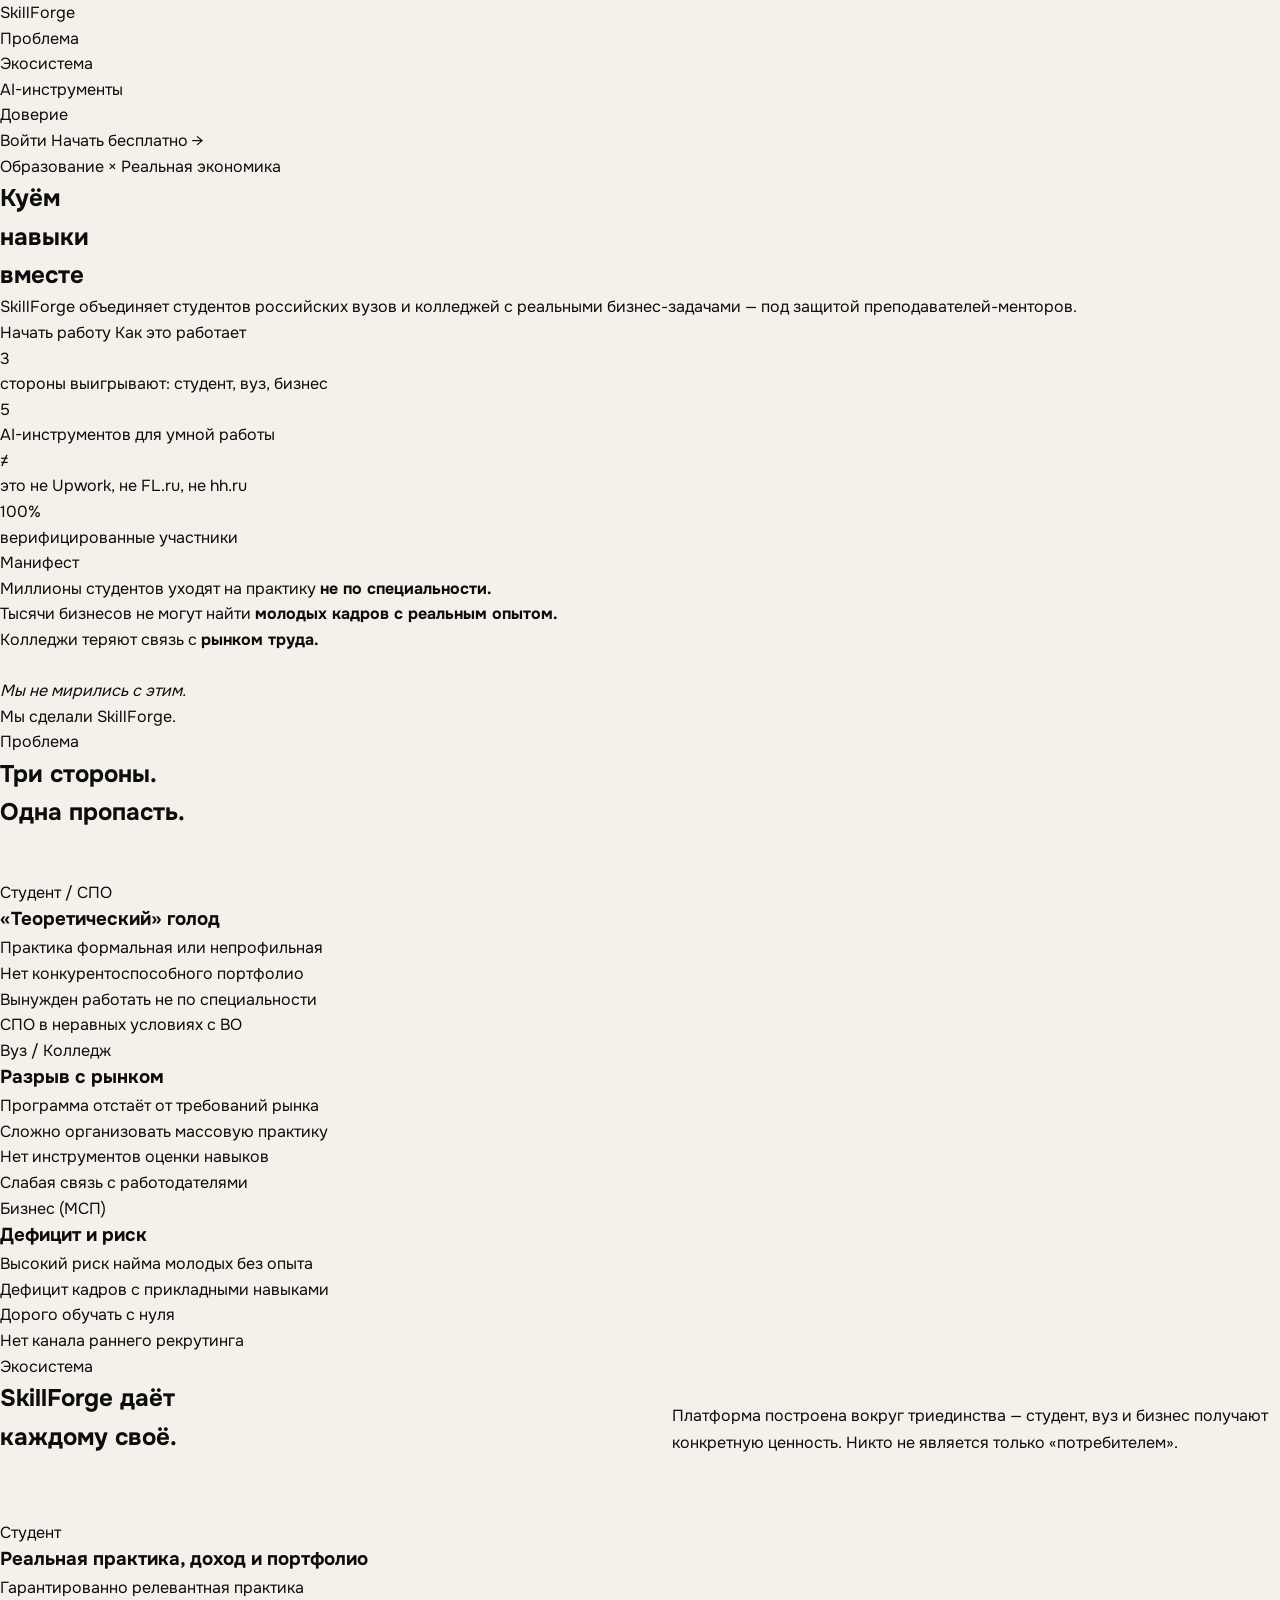
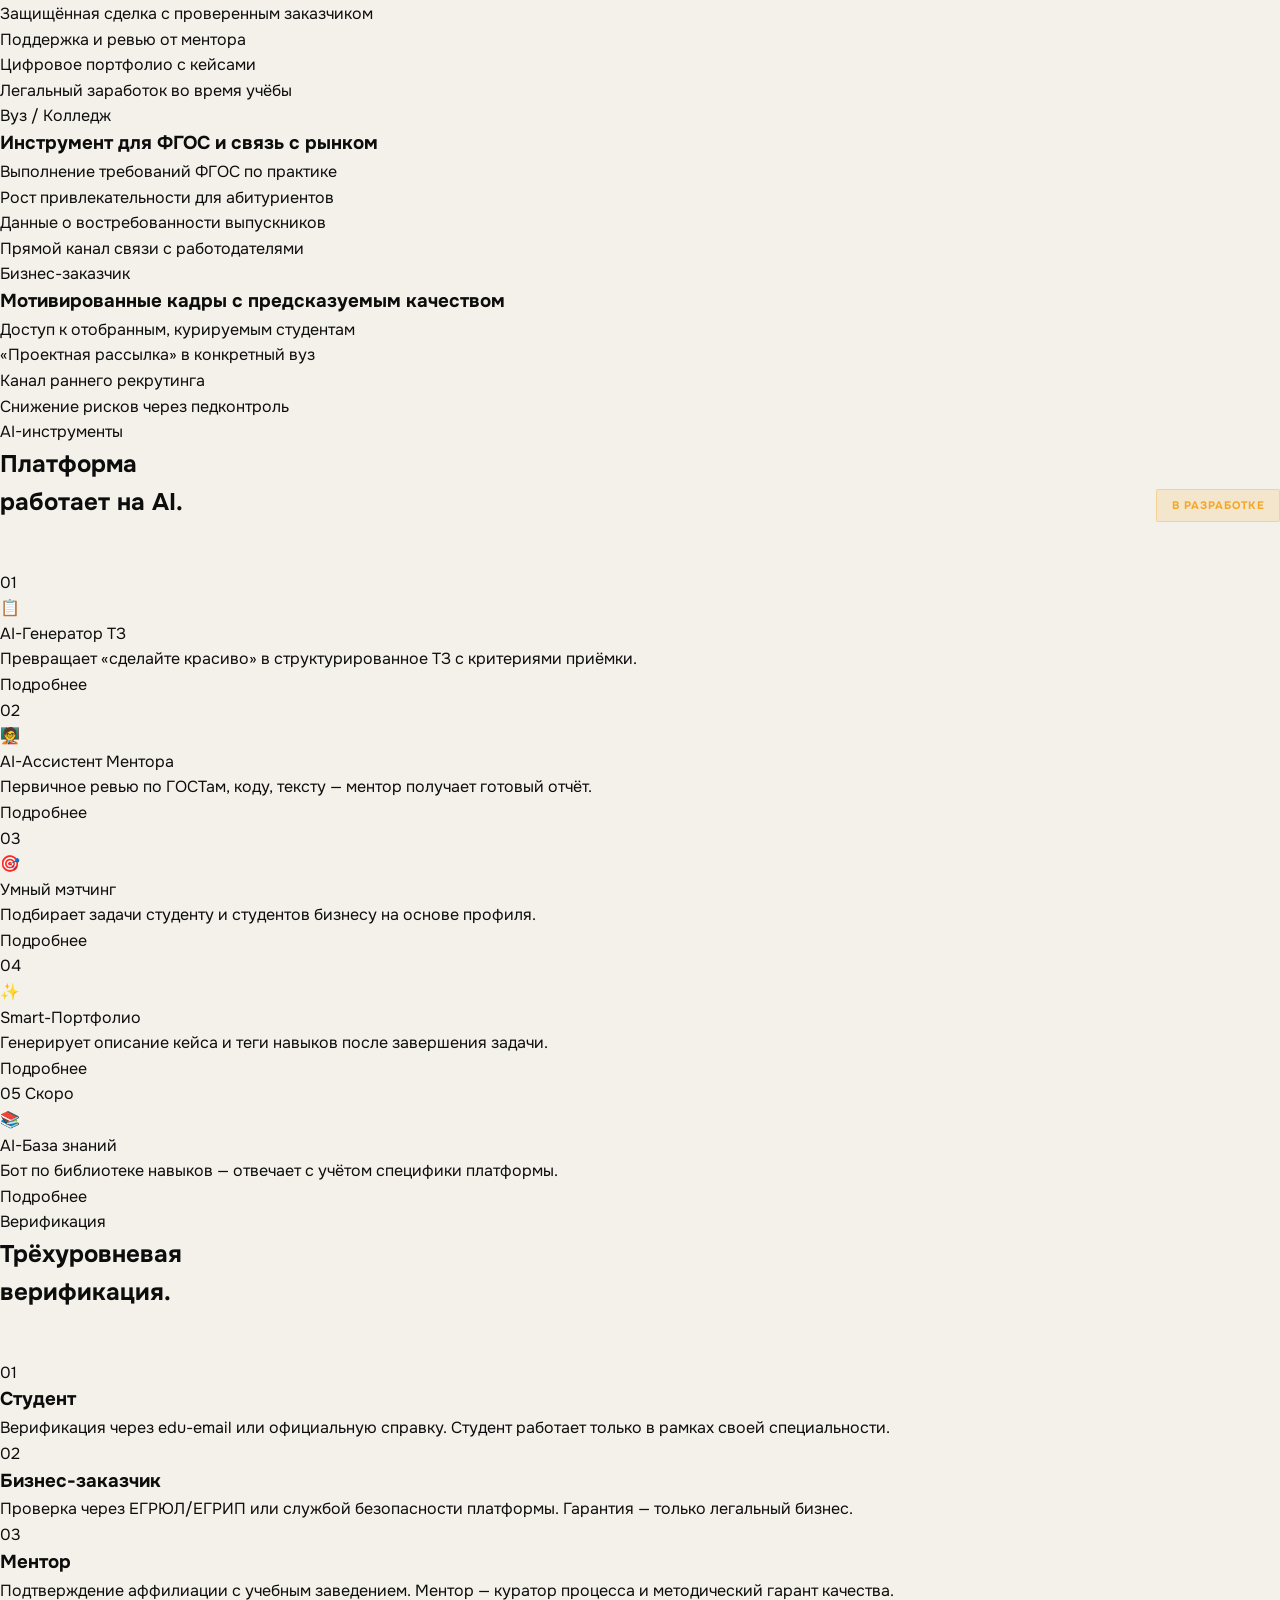
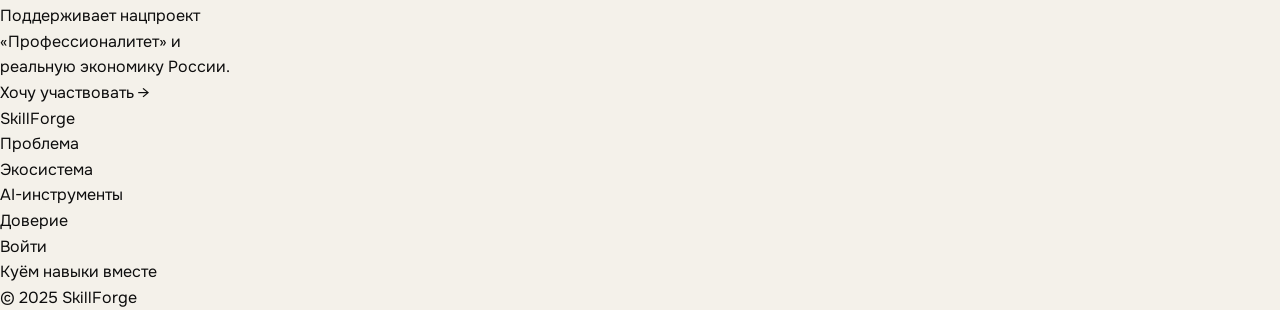
==== commit d87fed8e: "Update index.html" ====
--- a/index.html
+++ b/index.html
@@ -5,6 +5,7 @@
 <meta name="viewport" content="width=device-width, initial-scale=1.0">
 <title>SkillForge — Куём навыки вместе</title>
 <link rel="stylesheet" href="landing.css">
+<link rel="stylesheet" href="style.css">
 </head>
 <body>
 
--- a/style.css
+++ b/style.css
@@ -0,0 +1,291 @@
+/* ============================================================
+   SkillForge — Design System v2.0
+   ============================================================ */
+@import url('https://fonts.googleapis.com/css2?family=Unbounded:wght@400;700;900&family=Onest:wght@300;400;500&display=swap');
+
+:root {
+  --forge:#E85C2A; --forge-dim:rgba(232,92,42,0.12); --forge-border:rgba(232,92,42,0.30); --forge-hover:#d14e20;
+  --steel:#1A3A5C; --spark:#F5A623; --spark-dim:rgba(245,166,35,0.12);
+  --status-new:#2563eb;         --status-new-bg:rgba(37,99,235,0.10);
+  --status-progress:#d97706;    --status-progress-bg:rgba(217,119,6,0.10);
+  --status-review:#7c3aed;      --status-review-bg:rgba(124,58,237,0.10);
+  --status-done:#059669;        --status-done-bg:rgba(5,150,105,0.10);
+  --status-rejected:#dc2626;    --status-rejected-bg:rgba(220,38,38,0.10);
+  --sidebar-w:240px; --header-h:60px; --bottom-nav:64px;
+  --radius-sm:4px; --radius-md:8px; --radius-lg:12px; --radius-xl:16px;
+  --font-display:'Unbounded',sans-serif; --font-body:'Onest',sans-serif;
+  --transition:0.18s ease;
+}
+:root,[data-theme="light"] {
+  --bg-base:#f4f1ea; --bg-surface:#ffffff; --bg-raised:#f8f6f1; --bg-overlay:#eeeae0;
+  --text-primary:#0d0d0d; --text-secondary:#4a4a52; --text-muted:#9a9690;
+  --border:rgba(0,0,0,0.08); --border-hover:rgba(0,0,0,0.16); --border-focus:var(--forge);
+  --shadow-sm:0 1px 3px rgba(0,0,0,0.06); --shadow-md:0 4px 12px rgba(0,0,0,0.08); --shadow-lg:0 8px 24px rgba(0,0,0,0.10);
+}
+[data-theme="dark"] {
+  --bg-base:#0f1117; --bg-surface:#161b27; --bg-raised:#1e253a; --bg-overlay:#252d45;
+  --text-primary:#f0eee8; --text-secondary:#8b8fa8; --text-muted:#52566a;
+  --border:rgba(255,255,255,0.07); --border-hover:rgba(255,255,255,0.14); --border-focus:var(--forge);
+  --shadow-sm:0 1px 3px rgba(0,0,0,0.3); --shadow-md:0 4px 12px rgba(0,0,0,0.4); --shadow-lg:0 8px 24px rgba(0,0,0,0.5);
+}
+*,*::before,*::after{box-sizing:border-box;margin:0;padding:0;}
+html{scroll-behavior:smooth;}
+body{background:var(--bg-base);color:var(--text-primary);font-family:var(--font-body);font-weight:400;line-height:1.6;overflow-x:hidden;min-height:100vh;transition:background var(--transition),color var(--transition);}
+a{color:inherit;text-decoration:none;}
+button{cursor:pointer;border:none;background:none;font-family:inherit;color:inherit;}
+input,textarea,select{font-family:var(--font-body);color:var(--text-primary);background:var(--bg-raised);border:1px solid var(--border);border-radius:var(--radius-sm);padding:0.65rem 0.9rem;font-size:0.9rem;width:100%;transition:border-color var(--transition),background var(--transition);outline:none;-webkit-appearance:none;}
+input:focus,textarea:focus,select:focus{border-color:var(--border-focus);box-shadow:0 0 0 3px var(--forge-dim);}
+ul{list-style:none;}
+img{max-width:100%;display:block;}
+textarea{resize:vertical;min-height:80px;}
+select option{background:var(--bg-surface);color:var(--text-primary);}
+
+/* THEME TOGGLE */
+.theme-toggle{width:34px;height:34px;border-radius:var(--radius-sm);border:1px solid var(--border);display:flex;align-items:center;justify-content:center;font-size:1rem;cursor:pointer;background:var(--bg-raised);color:var(--text-secondary);transition:all var(--transition);flex-shrink:0;}
+.theme-toggle:hover{border-color:var(--border-hover);color:var(--text-primary);}
+.icon-sun{display:none;}.icon-moon{display:block;}
+[data-theme="dark"] .icon-sun{display:block;}[data-theme="dark"] .icon-moon{display:none;}
+
+/* APP SHELL */
+.app-shell{display:grid;grid-template-columns:var(--sidebar-w) 1fr;grid-template-rows:var(--header-h) 1fr;min-height:100vh;}
+
+/* SIDEBAR */
+.sidebar{grid-row:1/-1;background:var(--bg-surface);border-right:1px solid var(--border);display:flex;flex-direction:column;position:sticky;top:0;height:100vh;overflow-y:auto;scrollbar-width:none;z-index:40;transition:background var(--transition),border-color var(--transition);}
+.sidebar::-webkit-scrollbar{display:none;}
+.sidebar-logo{padding:0 1.25rem;height:var(--header-h);display:flex;align-items:center;border-bottom:1px solid var(--border);flex-shrink:0;}
+.sidebar-logo a{font-family:var(--font-display);font-weight:900;font-size:1rem;letter-spacing:-0.02em;color:var(--text-primary);}
+.sidebar-logo a span{color:var(--forge);}
+.sidebar-user{padding:1rem 1.25rem;border-bottom:1px solid var(--border);flex-shrink:0;}
+.user-card{display:flex;align-items:center;gap:0.75rem;}
+.user-name{font-size:0.85rem;font-weight:500;line-height:1.2;}
+.user-org{font-size:0.72rem;color:var(--text-muted);margin-top:0.1rem;}
+.user-role-badge{display:inline-block;font-size:0.6rem;font-weight:700;letter-spacing:0.06em;text-transform:uppercase;padding:0.15rem 0.5rem;border-radius:2px;margin-top:0.25rem;}
+.badge-student{background:rgba(37,99,235,0.12);color:#2563eb;}
+.badge-mentor{background:rgba(124,58,237,0.12);color:#7c3aed;}
+.badge-business{background:var(--spark-dim);color:#b45309;}
+.badge-ai{background:var(--forge-dim);color:var(--forge);}
+[data-theme="dark"] .badge-student{color:#60a5fa;}[data-theme="dark"] .badge-mentor{color:#a78bfa;}[data-theme="dark"] .badge-business{color:var(--spark);}
+.sidebar-nav{flex:1;padding:0.5rem 0;}
+.nav-section-label{font-size:0.58rem;font-weight:700;letter-spacing:0.12em;text-transform:uppercase;color:var(--text-muted);padding:0.85rem 1.25rem 0.35rem;}
+.nav-item{display:flex;align-items:center;gap:0.7rem;padding:0.55rem 1.25rem;font-size:0.84rem;color:var(--text-secondary);border-left:2px solid transparent;transition:all var(--transition);cursor:pointer;position:relative;}
+.nav-item:hover{color:var(--text-primary);background:var(--bg-raised);border-left-color:var(--border-hover);}
+.nav-item.active{color:var(--forge);background:var(--forge-dim);border-left-color:var(--forge);font-weight:500;}
+.nav-icon{font-size:0.95rem;flex-shrink:0;width:1rem;text-align:center;opacity:0.75;}
+.nav-item.active .nav-icon{opacity:1;}
+.nav-badge{margin-left:auto;font-size:0.6rem;font-weight:700;background:var(--forge);color:#fff;min-width:17px;height:17px;border-radius:9px;display:flex;align-items:center;justify-content:center;padding:0 4px;}
+.nav-badge-soft{margin-left:auto;font-size:0.6rem;font-weight:700;background:var(--spark-dim);color:#b45309;min-width:17px;height:17px;border-radius:9px;display:flex;align-items:center;justify-content:center;padding:0 4px;}
+[data-theme="dark"] .nav-badge-soft{color:var(--spark);}
+.sidebar-bottom{padding:0.75rem 1rem;border-top:1px solid var(--border);flex-shrink:0;}
+.sidebar-bottom .nav-item{border-left:none;border-radius:var(--radius-sm);padding:0.5rem 0.75rem;}
+.sidebar-bottom .nav-item:hover,.sidebar-bottom .nav-item.active{border-left:none;}
+
+/* TOPBAR */
+.topbar{grid-column:2;background:var(--bg-surface);border-bottom:1px solid var(--border);display:flex;align-items:center;padding:0 1.75rem;gap:0.75rem;position:sticky;top:0;z-index:50;transition:background var(--transition),border-color var(--transition);box-shadow:var(--shadow-sm);}
+.topbar-breadcrumb{font-size:0.82rem;color:var(--text-muted);display:flex;align-items:center;gap:0.4rem;flex:1;}
+.topbar-breadcrumb .crumb-active{color:var(--text-primary);font-weight:500;}
+.topbar-sep{opacity:0.4;}
+.topbar-actions{display:flex;align-items:center;gap:0.5rem;}
+.icon-btn{width:34px;height:34px;border-radius:var(--radius-sm);border:1px solid var(--border);display:flex;align-items:center;justify-content:center;font-size:0.95rem;color:var(--text-secondary);background:var(--bg-raised);transition:all var(--transition);position:relative;cursor:pointer;flex-shrink:0;}
+.icon-btn:hover{border-color:var(--border-hover);color:var(--text-primary);}
+.icon-btn .dot{position:absolute;top:6px;right:6px;width:5px;height:5px;border-radius:50%;background:var(--forge);border:1.5px solid var(--bg-surface);}
+
+/* MAIN */
+.main-content{grid-column:2;padding:1.75rem 2rem;min-height:calc(100vh - var(--header-h));overflow-x:hidden;}
+
+/* PAGE HEADER */
+.page-header{margin-bottom:1.75rem;display:flex;justify-content:space-between;align-items:flex-start;gap:1rem;flex-wrap:wrap;}
+.page-eyebrow{font-size:0.68rem;font-weight:700;letter-spacing:0.1em;text-transform:uppercase;color:var(--text-muted);margin-bottom:0.3rem;}
+.page-title{font-family:var(--font-display);font-size:1.35rem;font-weight:900;letter-spacing:-0.02em;line-height:1.15;color:var(--text-primary);}
+.page-subtitle{font-size:0.85rem;color:var(--text-secondary);margin-top:0.3rem;}
+
+/* BUTTONS */
+.btn{display:inline-flex;align-items:center;gap:0.45rem;font-family:var(--font-display);font-size:0.65rem;font-weight:700;letter-spacing:0.06em;text-transform:uppercase;padding:0.62rem 1.2rem;border-radius:var(--radius-sm);border:1px solid transparent;transition:all var(--transition);cursor:pointer;white-space:nowrap;text-decoration:none;line-height:1;}
+.btn-primary{background:var(--forge);color:#fff;border-color:var(--forge);}
+.btn-primary:hover{background:var(--forge-hover);border-color:var(--forge-hover);transform:translateY(-1px);box-shadow:0 4px 12px rgba(232,92,42,0.3);}
+.btn-secondary{background:var(--bg-raised);color:var(--text-primary);border-color:var(--border);}
+.btn-secondary:hover{border-color:var(--border-hover);background:var(--bg-overlay);}
+.btn-ghost{background:transparent;color:var(--text-secondary);border-color:transparent;}
+.btn-ghost:hover{color:var(--text-primary);background:var(--bg-raised);}
+.btn-steel{background:var(--steel);color:#fff;border-color:var(--steel);}
+.btn-sm{padding:0.38rem 0.8rem;font-size:0.58rem;}
+.btn-lg{padding:0.85rem 1.75rem;font-size:0.72rem;}
+.btn-icon{padding:0.5rem;min-width:32px;justify-content:center;}
+.btn-full{width:100%;justify-content:center;}
+
+/* STATS */
+.stats-row{display:grid;grid-template-columns:repeat(auto-fit,minmax(150px,1fr));gap:1rem;margin-bottom:1.75rem;}
+.stat-card{background:var(--bg-surface);border:1px solid var(--border);border-radius:var(--radius-md);padding:1.1rem 1.25rem;transition:border-color var(--transition),box-shadow var(--transition);box-shadow:var(--shadow-sm);}
+.stat-card:hover{border-color:var(--border-hover);box-shadow:var(--shadow-md);}
+.stat-label{font-size:0.67rem;font-weight:700;letter-spacing:0.08em;text-transform:uppercase;color:var(--text-muted);margin-bottom:0.45rem;}
+.stat-value{font-family:var(--font-display);font-size:1.75rem;font-weight:900;letter-spacing:-0.02em;line-height:1;color:var(--text-primary);}
+.stat-delta{font-size:0.72rem;color:var(--text-muted);margin-top:0.35rem;}
+.stat-delta.up{color:var(--status-done);}.stat-delta.down{color:var(--status-rejected);}
+
+/* CARD */
+.card{background:var(--bg-surface);border:1px solid var(--border);border-radius:var(--radius-md);overflow:hidden;box-shadow:var(--shadow-sm);transition:border-color var(--transition),box-shadow var(--transition),background var(--transition);}
+.card-header{padding:0.9rem 1.25rem;border-bottom:1px solid var(--border);display:flex;align-items:center;justify-content:space-between;gap:0.75rem;}
+.card-title{font-family:var(--font-display);font-size:0.75rem;font-weight:700;letter-spacing:-0.01em;color:var(--text-primary);}
+.card-body{padding:1.25rem;}.card-body-sm{padding:0.75rem 1.25rem;}.card-body-flush{padding:0;}
+
+/* TASK ROW */
+.task-row{padding:1rem 1.25rem;border-bottom:1px solid var(--border);transition:background var(--transition);cursor:pointer;}
+.task-row:last-child{border-bottom:none;}
+.task-row:hover{background:var(--bg-raised);}
+.task-row-top{display:flex;align-items:flex-start;justify-content:space-between;gap:0.75rem;margin-bottom:0.4rem;}
+.task-title{font-size:0.88rem;font-weight:500;line-height:1.35;flex:1;}
+.task-desc{font-size:0.78rem;color:var(--text-secondary);line-height:1.5;margin-bottom:0.6rem;}
+.task-meta{display:flex;gap:1rem;flex-wrap:wrap;font-size:0.72rem;color:var(--text-muted);}
+.task-meta-item{display:flex;align-items:center;gap:0.3rem;}
+
+/* STATUS */
+.status{display:inline-flex;align-items:center;gap:0.3rem;font-size:0.62rem;font-weight:700;letter-spacing:0.06em;text-transform:uppercase;padding:0.22rem 0.55rem;border-radius:2px;white-space:nowrap;}
+.status::before{content:'';width:4px;height:4px;border-radius:50%;background:currentColor;flex-shrink:0;}
+.status-new{background:var(--status-new-bg);color:var(--status-new);}
+.status-progress{background:var(--status-progress-bg);color:var(--status-progress);}
+.status-review{background:var(--status-review-bg);color:var(--status-review);}
+.status-done{background:var(--status-done-bg);color:var(--status-done);}
+.status-rejected{background:var(--status-rejected-bg);color:var(--status-rejected);}
+.status-neutral{background:var(--bg-overlay);color:var(--text-muted);}
+
+/* TAGS */
+.tag-row{display:flex;gap:0.35rem;flex-wrap:wrap;}
+.tag{display:inline-flex;align-items:center;font-size:0.67rem;font-weight:500;padding:0.18rem 0.55rem;border-radius:2px;background:var(--bg-raised);color:var(--text-secondary);border:1px solid var(--border);white-space:nowrap;}
+.tag-forge{background:var(--forge-dim);color:var(--forge);border-color:var(--forge-border);}
+.tag-blue{background:rgba(37,99,235,0.08);color:#1d4ed8;border-color:rgba(37,99,235,0.2);}
+.tag-purple{background:rgba(124,58,237,0.08);color:#6d28d9;border-color:rgba(124,58,237,0.2);}
+.tag-green{background:rgba(5,150,105,0.08);color:#047857;border-color:rgba(5,150,105,0.2);}
+.tag-spark{background:var(--spark-dim);color:#92400e;border-color:rgba(245,166,35,0.3);}
+[data-theme="dark"] .tag-blue{color:#60a5fa;}[data-theme="dark"] .tag-purple{color:#a78bfa;}
+[data-theme="dark"] .tag-green{color:#34d399;}[data-theme="dark"] .tag-spark{color:var(--spark);}
+
+/* AVATAR */
+.avatar{border-radius:50%;flex-shrink:0;display:flex;align-items:center;justify-content:center;font-family:var(--font-display);font-weight:700;color:#fff;text-transform:uppercase;}
+.avatar-xs{width:24px;height:24px;font-size:0.55rem;}.avatar-sm{width:32px;height:32px;font-size:0.62rem;}
+.avatar-md{width:42px;height:42px;font-size:0.78rem;}.avatar-lg{width:56px;height:56px;font-size:0.95rem;}
+.avatar-xl{width:72px;height:72px;font-size:1.15rem;}
+.av-forge{background:var(--forge);}.av-steel{background:var(--steel);}.av-spark{background:var(--spark);color:#1a1000;}
+.av-purple{background:#6d28d9;}.av-green{background:#047857;}.av-teal{background:#0e7490;}
+
+/* PROGRESS */
+.progress-bar{height:5px;border-radius:3px;background:var(--bg-overlay);overflow:hidden;}
+.progress-fill{height:100%;border-radius:3px;background:var(--forge);transition:width 0.4s ease;}
+.pf-green{background:var(--status-done);}.pf-blue{background:var(--status-new);}
+.pf-purple{background:var(--status-review);}.pf-spark{background:var(--spark);}
+
+/* TABS */
+.tabs{display:flex;border-bottom:1px solid var(--border);margin-bottom:1.25rem;}
+.tab{font-size:0.82rem;font-weight:500;padding:0.55rem 1.1rem;color:var(--text-muted);border-bottom:2px solid transparent;transition:all var(--transition);cursor:pointer;margin-bottom:-1px;white-space:nowrap;}
+.tab:hover{color:var(--text-secondary);}
+.tab.active{color:var(--forge);border-bottom-color:var(--forge);font-weight:600;}
+
+/* TABLE */
+.table-wrap{overflow-x:auto;}
+table{width:100%;border-collapse:collapse;font-size:0.84rem;}
+thead th{font-size:0.62rem;font-weight:700;letter-spacing:0.1em;text-transform:uppercase;color:var(--text-muted);padding:0.7rem 1rem;text-align:left;border-bottom:1px solid var(--border);white-space:nowrap;background:var(--bg-raised);}
+tbody td{padding:0.85rem 1rem;border-bottom:1px solid var(--border);vertical-align:middle;}
+tbody tr:last-child td{border-bottom:none;}
+tbody tr{transition:background var(--transition);}
+tbody tr:hover td{background:var(--bg-raised);}
+
+/* FORM */
+.form-group{margin-bottom:1.1rem;}
+.form-label{display:block;font-size:0.72rem;font-weight:700;letter-spacing:0.05em;text-transform:uppercase;color:var(--text-secondary);margin-bottom:0.45rem;}
+.form-hint{font-size:0.72rem;color:var(--text-muted);margin-top:0.35rem;line-height:1.4;}
+.form-row{display:grid;grid-template-columns:1fr 1fr;gap:1rem;}
+.form-row-3{display:grid;grid-template-columns:1fr 1fr 1fr;gap:1rem;}
+
+/* CHAT */
+.chat-messages{flex:1;overflow-y:auto;padding:1.25rem;display:flex;flex-direction:column;gap:0.75rem;scrollbar-width:thin;scrollbar-color:var(--border) transparent;}
+.chat-msg{max-width:78%;display:flex;flex-direction:column;}
+.chat-msg-bubble{padding:0.65rem 0.9rem;border-radius:var(--radius-md);font-size:0.86rem;line-height:1.5;}
+.chat-msg.outgoing{align-self:flex-end;}
+.chat-msg.outgoing .chat-msg-bubble{background:var(--forge);color:#fff;border-bottom-right-radius:2px;}
+.chat-msg.incoming .chat-msg-bubble{background:var(--bg-raised);border:1px solid var(--border);border-bottom-left-radius:2px;}
+.chat-msg-sender{font-size:0.65rem;color:var(--text-muted);margin-bottom:0.2rem;}
+.chat-msg-time{font-size:0.65rem;color:var(--text-muted);margin-top:0.2rem;}
+.chat-msg.outgoing .chat-msg-time{text-align:right;}
+.chat-date-divider{text-align:center;font-size:0.65rem;color:var(--text-muted);padding:0.4rem 0;}
+.chat-input-bar{padding:0.75rem 1.25rem;border-top:1px solid var(--border);display:flex;gap:0.6rem;align-items:flex-end;background:var(--bg-surface);}
+.chat-input-bar textarea{flex:1;resize:none;min-height:38px;max-height:100px;border-radius:var(--radius-md);}
+
+/* EMPTY STATE */
+.empty-state{text-align:center;padding:3rem 1.5rem;color:var(--text-muted);}
+.empty-icon{font-size:2.5rem;margin-bottom:0.75rem;opacity:0.4;}
+.empty-title{font-size:0.9rem;font-weight:500;margin-bottom:0.35rem;color:var(--text-secondary);}
+.empty-desc{font-size:0.8rem;max-width:260px;margin:0 auto 1.25rem;line-height:1.5;}
+
+/* DIVIDER */
+hr,.divider{border:none;border-top:1px solid var(--border);margin:1.25rem 0;}
+
+/* AI PROMO */
+.ai-promo{background:var(--forge-dim);border:1px solid var(--forge-border);border-radius:var(--radius-md);padding:1.1rem 1.25rem;}
+.ai-promo-head{display:flex;align-items:center;gap:0.5rem;font-family:var(--font-display);font-size:0.72rem;font-weight:700;color:var(--forge);margin-bottom:0.5rem;}
+.ai-promo p{font-size:0.82rem;color:var(--text-secondary);line-height:1.5;margin-bottom:0.85rem;}
+
+/* SKELETON */
+@keyframes shimmer{0%{background-position:-600px 0}100%{background-position:600px 0}}
+.skeleton{border-radius:var(--radius-sm);animation:shimmer 1.6s infinite linear;}
+[data-theme="light"] .skeleton,[data-theme="light"] .skeleton{background:linear-gradient(90deg,#e8e4da 25%,#f2ede4 50%,#e8e4da 75%);background-size:600px 100%;}
+[data-theme="dark"] .skeleton{background:linear-gradient(90deg,#1e253a 25%,#252d45 50%,#1e253a 75%);background-size:600px 100%;}
+:root:not([data-theme]) .skeleton{background:linear-gradient(90deg,#e8e4da 25%,#f2ede4 50%,#e8e4da 75%);background-size:600px 100%;}
+.sk-text{height:14px;}.sk-text-sm{height:11px;}.sk-title{height:20px;}
+.sk-avatar{border-radius:50%;}.sk-badge{height:18px;border-radius:2px;}.sk-btn{height:32px;border-radius:var(--radius-sm);}
+
+/* BOTTOM NAV */
+.bottom-nav{display:none;position:fixed;bottom:0;left:0;right:0;height:var(--bottom-nav);background:var(--bg-surface);border-top:1px solid var(--border);z-index:100;padding:0 0.25rem;justify-content:space-around;align-items:center;box-shadow:0 -4px 12px rgba(0,0,0,0.06);}
+.bn-item{display:flex;flex-direction:column;align-items:center;gap:0.15rem;padding:0.4rem 0.5rem;border-radius:var(--radius-md);color:var(--text-muted);cursor:pointer;transition:all var(--transition);flex:1;position:relative;max-width:80px;}
+.bn-item:hover{color:var(--text-secondary);background:var(--bg-raised);}
+.bn-item.active{color:var(--forge);}
+.bn-icon{font-size:1.15rem;line-height:1;}
+.bn-label{font-size:0.55rem;font-weight:600;letter-spacing:0.03em;text-transform:uppercase;}
+.bn-badge{position:absolute;top:3px;right:calc(50% - 15px);min-width:13px;height:13px;border-radius:7px;background:var(--forge);color:#fff;font-size:0.5rem;font-weight:700;display:flex;align-items:center;justify-content:center;border:1.5px solid var(--bg-surface);padding:0 3px;}
+
+/* NOTIF DOT */
+.notif-dot{width:6px;height:6px;border-radius:50%;background:var(--forge);flex-shrink:0;}
+
+/* SCROLLBAR */
+::-webkit-scrollbar{width:5px;height:5px;}
+::-webkit-scrollbar-track{background:transparent;}
+::-webkit-scrollbar-thumb{background:var(--border-hover);border-radius:3px;}
+::-webkit-scrollbar-thumb:hover{background:var(--text-muted);}
+
+/* GRID */
+.grid-2{display:grid;grid-template-columns:1fr 1fr;gap:1.25rem;}
+.grid-3{display:grid;grid-template-columns:repeat(3,1fr);gap:1.25rem;}
+.grid-4{display:grid;grid-template-columns:repeat(4,1fr);gap:1rem;}
+.grid-auto{display:grid;grid-template-columns:repeat(auto-fill,minmax(260px,1fr));gap:1.25rem;}
+
+/* FLEX */
+.flex{display:flex;}.flex-col{display:flex;flex-direction:column;}
+.items-center{align-items:center;}.items-start{align-items:flex-start;}
+.justify-between{justify-content:space-between;}.justify-center{justify-content:center;}
+.flex-1{flex:1;}.flex-wrap{flex-wrap:wrap;}
+.gap-1{gap:0.25rem;}.gap-2{gap:0.5rem;}.gap-3{gap:0.75rem;}.gap-4{gap:1rem;}.gap-5{gap:1.25rem;}.gap-6{gap:1.5rem;}
+
+/* SPACING */
+.mb-1{margin-bottom:0.25rem;}.mb-2{margin-bottom:0.5rem;}.mb-3{margin-bottom:0.75rem;}
+.mb-4{margin-bottom:1rem;}.mb-5{margin-bottom:1.25rem;}.mb-6{margin-bottom:1.5rem;}.mb-8{margin-bottom:2rem;}
+.mt-auto{margin-top:auto;}.mt-1{margin-top:0.25rem;}.mt-2{margin-top:0.5rem;}.mt-3{margin-top:0.75rem;}.mt-4{margin-top:1rem;}
+
+/* TEXT */
+.text-muted{color:var(--text-muted);}.text-secondary{color:var(--text-secondary);}
+.text-forge{color:var(--forge);}.text-spark{color:var(--spark);}.text-done{color:var(--status-done);}
+.text-xs{font-size:0.72rem;}.text-sm{font-size:0.82rem;}.text-base{font-size:0.9rem;}
+.font-display{font-family:var(--font-display);}.font-bold{font-weight:700;}.font-medium{font-weight:500;}
+.text-right{text-align:right;}.text-center{text-align:center;}
+.line-clamp-2{display:-webkit-box;-webkit-line-clamp:2;-webkit-box-orient:vertical;overflow:hidden;}
+
+/* RESPONSIVE */
+@media(max-width:1024px){:root{--sidebar-w:200px;}.grid-4{grid-template-columns:repeat(2,1fr);}}
+@media(max-width:768px){
+  .app-shell{grid-template-columns:1fr;grid-template-rows:var(--header-h) 1fr;}
+  .sidebar{display:none;}.topbar{grid-column:1;padding:0 1rem;}
+  .main-content{grid-column:1;padding:1rem;padding-bottom:calc(var(--bottom-nav) + 1rem);}
+  .bottom-nav{display:flex;}
+  .grid-2,.grid-3{grid-template-columns:1fr;}
+  .grid-4{grid-template-columns:repeat(2,1fr);}
+  .stats-row{grid-template-columns:repeat(2,1fr);}
+  .form-row,.form-row-3{grid-template-columns:1fr;}
+  .page-header{flex-direction:column;gap:0.75rem;}
+}
+@media(max-width:480px){.stats-row{grid-template-columns:1fr 1fr;}.grid-4{grid-template-columns:1fr 1fr;}}
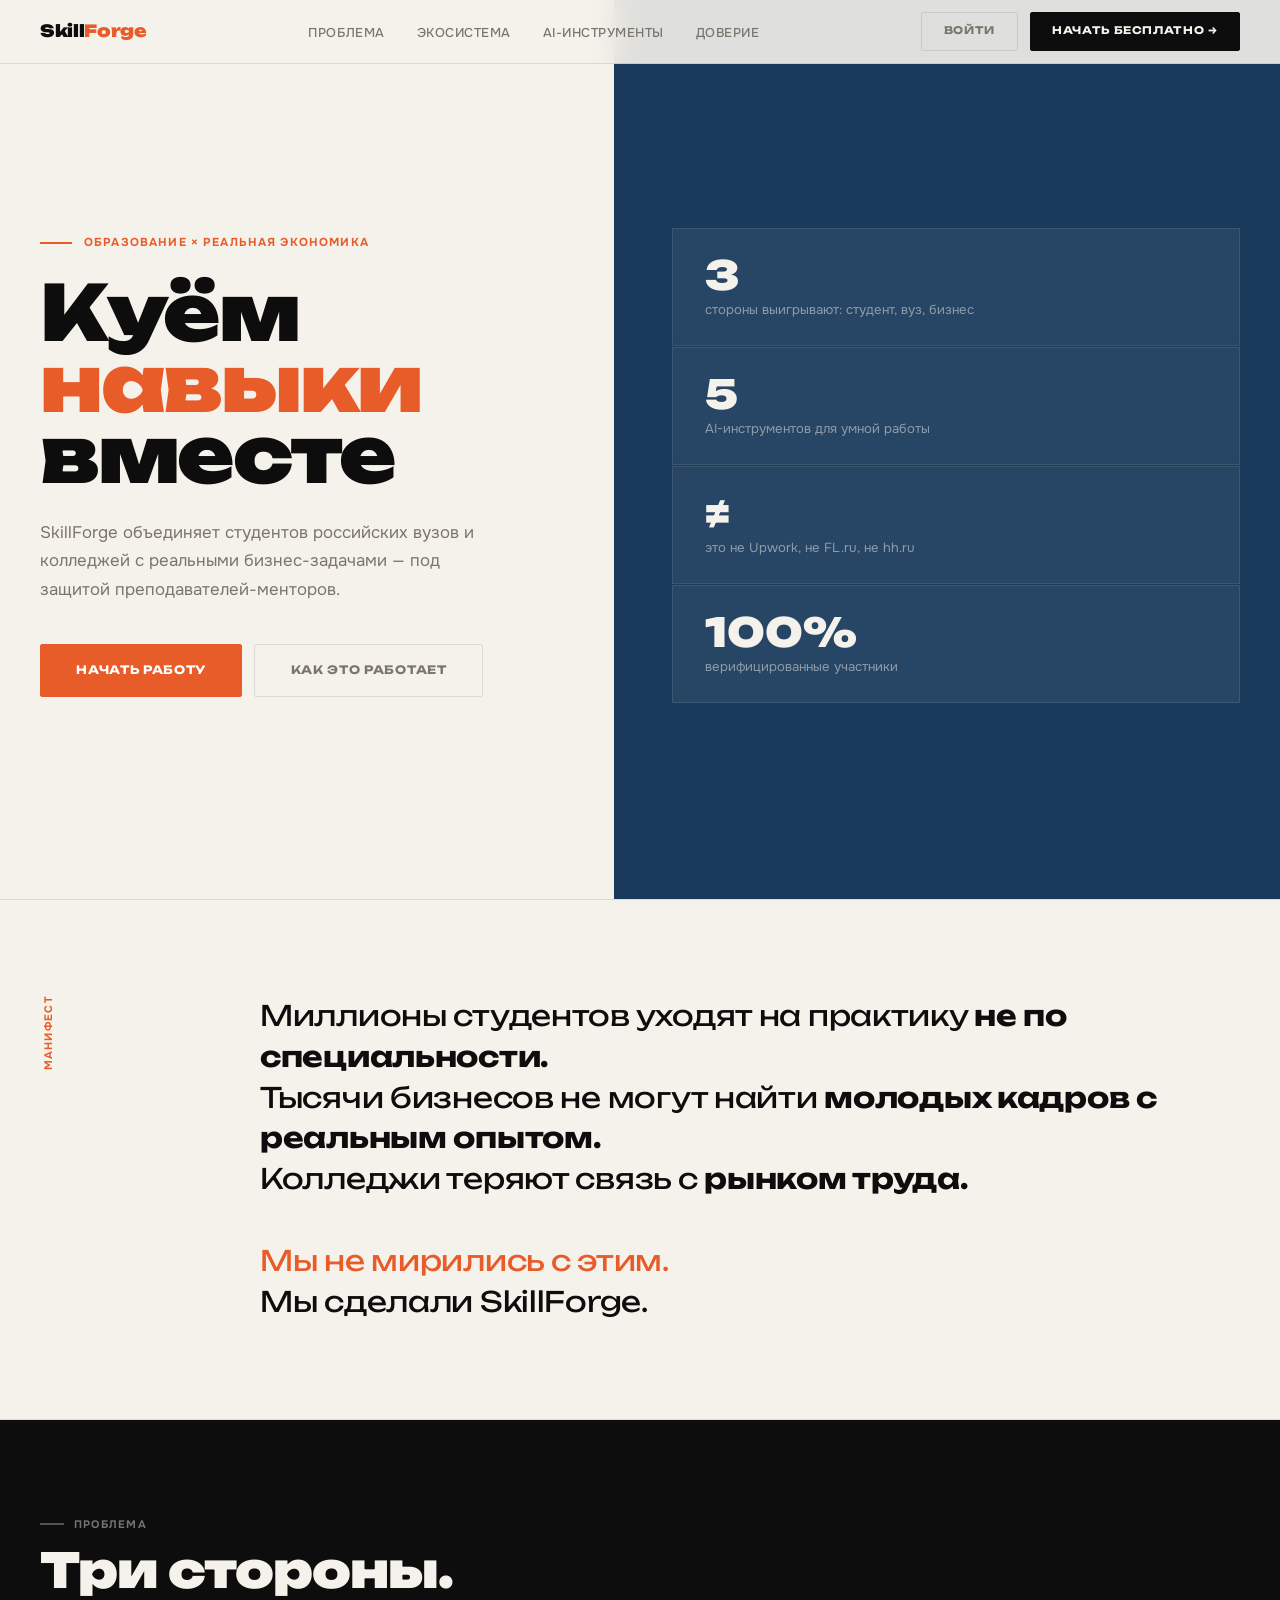
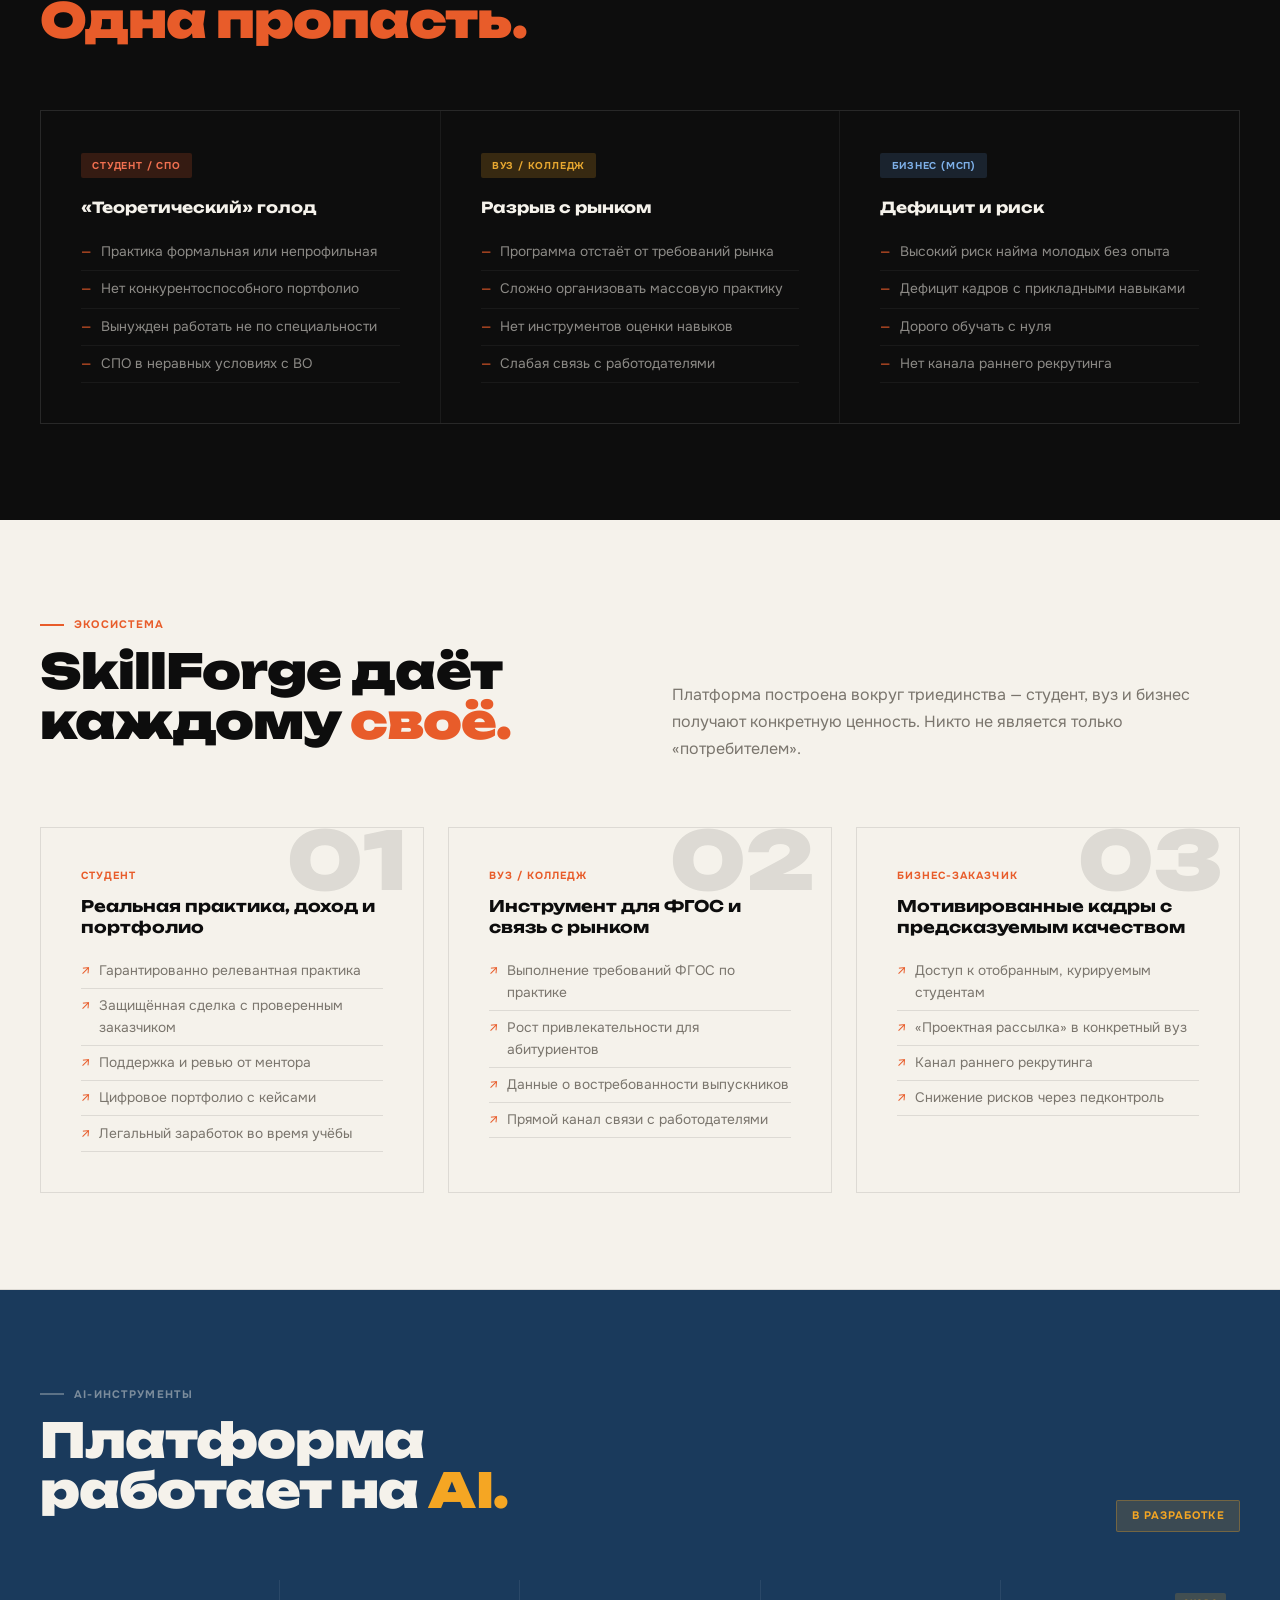
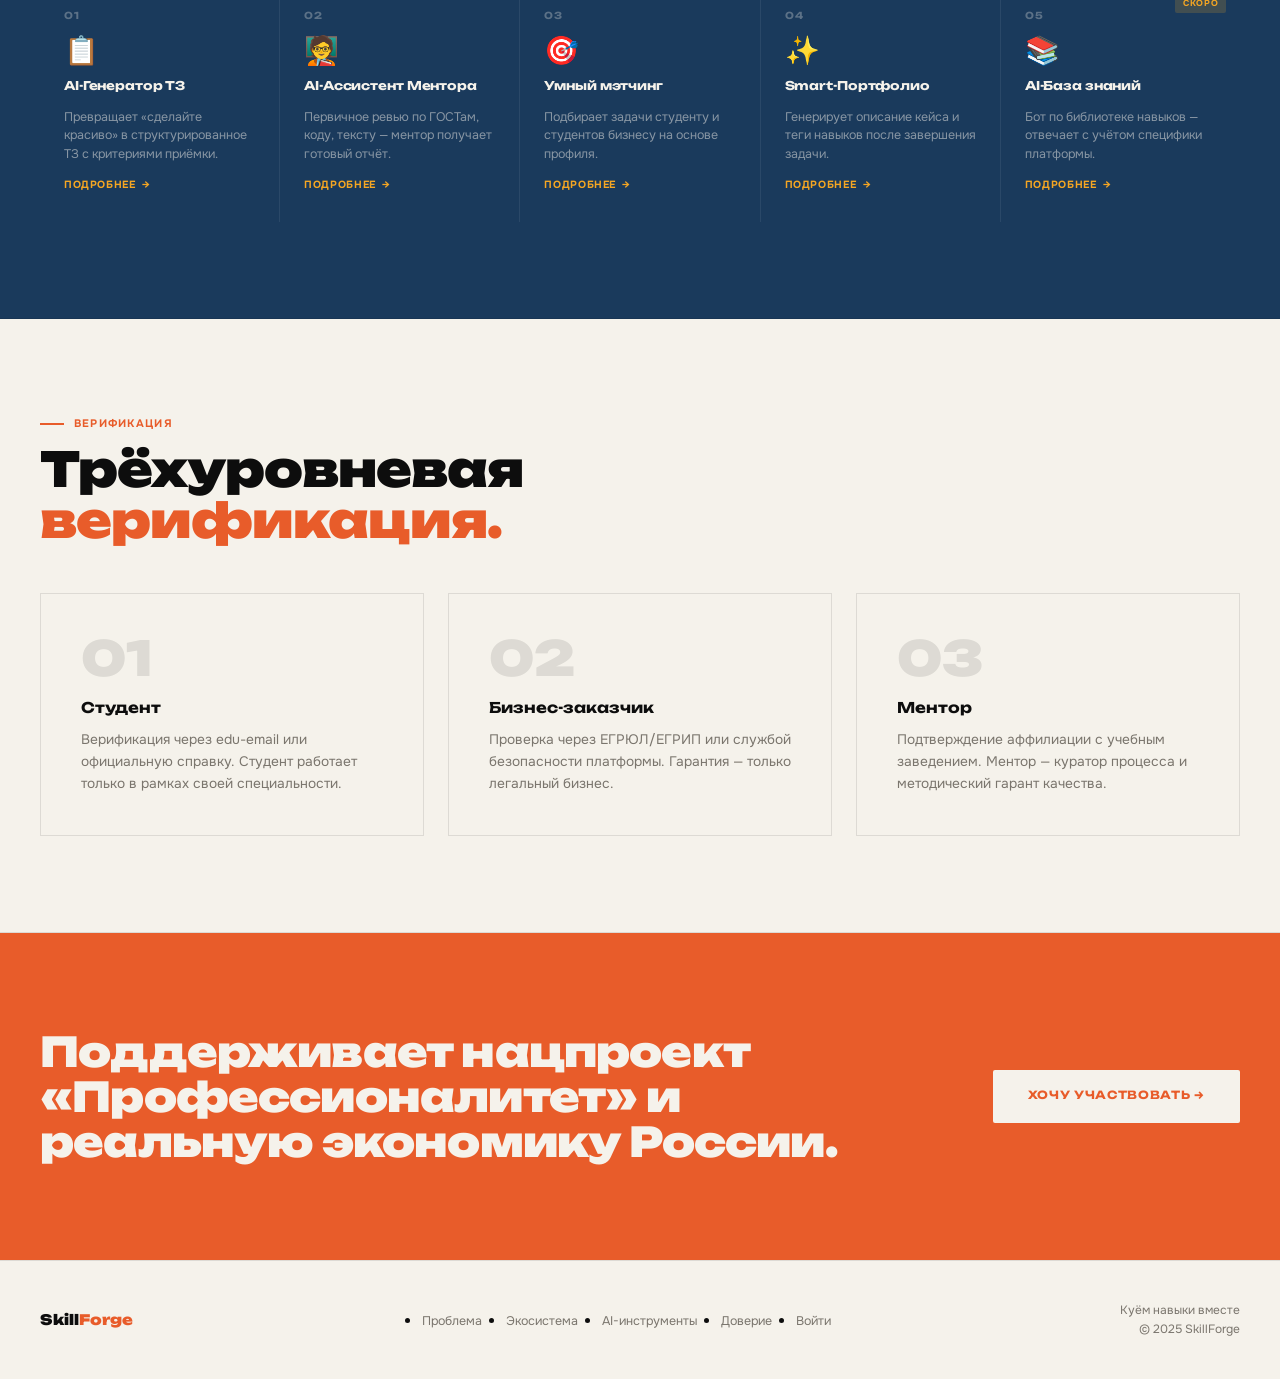
==== commit 88414323: "Update index.html" ====
--- a/index.html
+++ b/index.html
@@ -5,7 +5,7 @@
 <meta name="viewport" content="width=device-width, initial-scale=1.0">
 <title>SkillForge — Куём навыки вместе</title>
 <link rel="stylesheet" href="landing.css">
-<link rel="stylesheet" href="style.css">
+<!--<link rel="stylesheet" href="style.css">-->
 </head>
 <body>
 
--- a/landing.css
+++ b/landing.css
@@ -0,0 +1,375 @@
+/* ============================================================
+   SkillForge — Landing Design System
+   landing.css v1.0  (отдельно от style.css дашборда)
+   ============================================================ */
+
+@import url('https://fonts.googleapis.com/css2?family=Unbounded:wght@400;700;900&family=Onest:wght@300;400;500&display=swap');
+
+:root {
+  --ink:    #0d0d0d;
+  --paper:  #f5f2eb;
+  --forge:  #E85C2A;
+  --steel:  #1A3A5C;
+  --spark:  #F5A623;
+  --muted:  #7a756d;
+  --line:   rgba(13,13,13,0.10);
+  --line-w: rgba(255,255,255,0.10);
+
+  --font-d: 'Unbounded', sans-serif;
+  --font-b: 'Onest', sans-serif;
+  --ease:   0.18s ease;
+}
+
+*, *::before, *::after { box-sizing: border-box; margin: 0; padding: 0; }
+html { scroll-behavior: smooth; }
+body {
+  background: var(--paper);
+  color: var(--ink);
+  font-family: var(--font-b);
+  font-weight: 400;
+  line-height: 1.6;
+  overflow-x: hidden;
+}
+a { color: inherit; text-decoration: none; }
+img { max-width: 100%; display: block; }
+
+/* ── NAV ── */
+.l-nav {
+  position: fixed; top: 0; left: 0; right: 0; z-index: 100;
+  display: flex; align-items: center; justify-content: space-between;
+  padding: 0 2.5rem; height: 64px;
+  border-bottom: 1px solid var(--line);
+  background: rgba(245,242,235,0.90);
+  backdrop-filter: blur(14px);
+  -webkit-backdrop-filter: blur(14px);
+}
+.l-nav-logo {
+  font-family: var(--font-d); font-weight: 900;
+  font-size: 1.05rem; letter-spacing: -0.02em; color: var(--ink);
+}
+.l-nav-logo span { color: var(--forge); }
+.l-nav-links {
+  display: flex; gap: 2rem; list-style: none;
+}
+.l-nav-links a {
+  font-size: 0.8rem; font-weight: 500; letter-spacing: 0.04em;
+  text-transform: uppercase; color: var(--muted);
+  transition: color var(--ease);
+}
+.l-nav-links a:hover { color: var(--ink); }
+.l-nav-right { display: flex; align-items: center; gap: 0.75rem; }
+
+/* ── BUTTONS ── */
+.l-btn {
+  display: inline-flex; align-items: center; gap: 0.4rem;
+  font-family: var(--font-d); font-size: 0.65rem; font-weight: 700;
+  letter-spacing: 0.06em; text-transform: uppercase;
+  padding: 0.65rem 1.35rem; border-radius: 2px;
+  border: 1.5px solid transparent;
+  transition: all var(--ease); cursor: pointer;
+  white-space: nowrap; text-decoration: none;
+}
+.l-btn-dark {
+  background: var(--ink); color: var(--paper); border-color: var(--ink);
+}
+.l-btn-dark:hover { background: var(--forge); border-color: var(--forge); }
+.l-btn-ghost {
+  background: transparent; color: var(--muted); border-color: var(--line);
+}
+.l-btn-ghost:hover { color: var(--ink); border-color: rgba(13,13,13,0.25); }
+.l-btn-forge {
+  background: var(--forge); color: #fff; border-color: var(--forge);
+}
+.l-btn-forge:hover { background: #d14e20; transform: translateY(-1px); box-shadow: 0 6px 18px rgba(232,92,42,0.35); }
+.l-btn-outline-w {
+  background: transparent; color: var(--paper);
+  border-color: rgba(255,255,255,0.3);
+}
+.l-btn-outline-w:hover { background: rgba(255,255,255,0.1); border-color: rgba(255,255,255,0.5); }
+.l-btn-lg { padding: 1rem 2.2rem; font-size: 0.72rem; }
+
+/* ── HERO ── */
+.l-hero {
+  min-height: 100vh;
+  padding: 7rem 2.5rem 5rem;
+  display: grid;
+  grid-template-columns: 1fr 1fr;
+  gap: 4rem; align-items: center;
+  position: relative; overflow: hidden;
+  border-bottom: 1px solid var(--line);
+}
+.l-hero-bg {
+  position: absolute; top: 0; right: 0;
+  width: 52%; height: 100%;
+  background: var(--steel); z-index: 0;
+}
+.l-hero-left { position: relative; z-index: 1; }
+.l-hero-eyebrow {
+  font-size: 0.72rem; font-weight: 700; letter-spacing: 0.1em;
+  text-transform: uppercase; color: var(--forge);
+  margin-bottom: 1.5rem;
+  display: flex; align-items: center; gap: 0.75rem;
+}
+.l-hero-eyebrow::before {
+  content: ''; display: inline-block;
+  width: 2rem; height: 2px; background: var(--forge);
+}
+.l-hero-title {
+  font-family: var(--font-d);
+  font-size: clamp(3rem, 6vw, 5.5rem);
+  font-weight: 900; line-height: 0.93; letter-spacing: -0.03em;
+  margin-bottom: 1.75rem;
+}
+.l-hero-title .ac { color: var(--forge); }
+.l-hero-sub {
+  font-size: 1.05rem; color: var(--muted);
+  max-width: 460px; margin-bottom: 2.5rem; line-height: 1.7;
+}
+.l-hero-actions { display: flex; gap: 0.75rem; flex-wrap: wrap; }
+
+.l-hero-right {
+  position: relative; z-index: 1;
+  display: flex; flex-direction: column; gap: 1px;
+}
+.l-hero-stat {
+  background: rgba(245,242,235,0.06);
+  border: 1px solid rgba(245,242,235,0.10);
+  padding: 1.6rem 2rem;
+  backdrop-filter: blur(4px);
+  transition: background var(--ease);
+}
+.l-hero-stat:hover { background: rgba(245,242,235,0.10); }
+.l-stat-num {
+  font-family: var(--font-d); font-size: 2.5rem; font-weight: 900;
+  color: var(--paper); line-height: 1; margin-bottom: 0.4rem;
+}
+.l-stat-label { font-size: 0.82rem; color: rgba(245,242,235,0.5); line-height: 1.4; }
+
+/* ── SECTIONS ── */
+.l-section {
+  padding: 6rem 2.5rem;
+  border-bottom: 1px solid var(--line);
+}
+.l-section-dark {
+  background: var(--ink); color: var(--paper);
+  border-bottom: none;
+}
+.l-section-steel {
+  background: var(--steel); color: var(--paper);
+}
+.l-section-forge {
+  background: var(--forge); color: var(--paper);
+}
+
+/* Section labels */
+.l-sec-label {
+  font-size: 0.68rem; font-weight: 700; letter-spacing: 0.12em;
+  text-transform: uppercase; color: var(--forge);
+  margin-bottom: 0.75rem;
+  display: flex; align-items: center; gap: 0.6rem;
+}
+.l-sec-label::before { content: ''; width: 1.5rem; height: 2px; background: currentColor; }
+.l-sec-label-w { color: rgba(245,242,235,0.45); }
+.l-sec-label-w::before { background: rgba(245,242,235,0.3); }
+
+.l-section-title {
+  font-family: var(--font-d);
+  font-size: clamp(1.8rem, 4vw, 3rem);
+  font-weight: 900; line-height: 1.05; letter-spacing: -0.02em;
+  margin-bottom: 1rem;
+}
+.l-section-title .ac { color: var(--forge); }
+.l-section-title .acs { color: var(--spark); }
+
+/* ── MANIFESTO ── */
+.l-manifesto {
+  display: grid; grid-template-columns: 140px 1fr; gap: 5rem; align-items: start;
+}
+.l-manifesto-label {
+  font-size: 0.68rem; font-weight: 700; letter-spacing: 0.12em;
+  text-transform: uppercase; color: var(--forge);
+  writing-mode: vertical-rl; transform: rotate(180deg);
+}
+.l-manifesto-text {
+  font-family: var(--font-d);
+  font-size: clamp(1.2rem, 2.2vw, 1.85rem);
+  font-weight: 400; line-height: 1.45; letter-spacing: -0.01em;
+}
+.l-manifesto-text strong { font-weight: 700; }
+.l-manifesto-text em { color: var(--forge); font-style: normal; }
+
+/* ── PROBLEM GRID ── */
+.l-problem-grid {
+  display: grid; grid-template-columns: repeat(3,1fr); gap: 1px;
+  background: rgba(255,255,255,0.06); border: 1px solid rgba(255,255,255,0.06);
+}
+.l-problem-card {
+  background: var(--ink); padding: 2.5rem;
+  transition: background var(--ease);
+}
+.l-problem-card:hover { background: #141414; }
+.l-ptag {
+  display: inline-block; font-size: 0.62rem; font-weight: 700;
+  letter-spacing: 0.08em; text-transform: uppercase;
+  padding: 0.28rem 0.7rem; border-radius: 2px; margin-bottom: 1.25rem;
+}
+.l-ptag-s { background: rgba(232,92,42,0.18); color: #f07050; }
+.l-ptag-u { background: rgba(245,166,35,0.18); color: #e8a830; }
+.l-ptag-b { background: rgba(100,160,230,0.15); color: #7eb0e8; }
+.l-problem-heading {
+  font-family: var(--font-d); font-size: 0.95rem; font-weight: 700;
+  margin-bottom: 1rem; line-height: 1.3; color: var(--paper);
+}
+.l-problem-list { list-style: none; }
+.l-problem-list li {
+  font-size: 0.86rem; color: rgba(245,242,235,0.55);
+  padding: 0.45rem 0; border-bottom: 1px solid rgba(255,255,255,0.05);
+  display: flex; gap: 0.6rem;
+}
+.l-problem-list li::before { content: '—'; color: var(--forge); flex-shrink: 0; }
+
+/* ── ECO GRID ── */
+.l-eco-grid { display: grid; grid-template-columns: repeat(3,1fr); gap: 1.5rem; }
+.l-eco-card {
+  border: 1px solid var(--line); padding: 2.5rem;
+  position: relative; overflow: hidden;
+  transition: border-color var(--ease), box-shadow var(--ease);
+}
+.l-eco-card::before {
+  content: attr(data-n); font-family: var(--font-d);
+  font-size: 5rem; font-weight: 900; color: var(--line);
+  position: absolute; top: -0.5rem; right: 1rem; line-height: 1;
+  pointer-events: none;
+}
+.l-eco-card:hover { border-color: var(--forge); box-shadow: 0 4px 20px rgba(232,92,42,0.08); }
+.l-eco-role {
+  font-size: 0.65rem; font-weight: 700; letter-spacing: 0.1em;
+  text-transform: uppercase; color: var(--forge); margin-bottom: 0.75rem;
+}
+.l-eco-title {
+  font-family: var(--font-d); font-size: 1rem; font-weight: 700;
+  margin-bottom: 1rem; line-height: 1.3;
+}
+.l-eco-list { list-style: none; }
+.l-eco-list li {
+  font-size: 0.86rem; color: var(--muted);
+  padding: 0.38rem 0; border-bottom: 1px solid var(--line);
+  display: flex; gap: 0.5rem;
+}
+.l-eco-list li::before { content: '↗'; color: var(--forge); flex-shrink: 0; }
+
+/* ── AI FEATURES ── */
+.l-ai-grid {
+  display: grid; grid-template-columns: repeat(5,1fr); gap: 1px;
+  background: rgba(255,255,255,0.07);
+}
+.l-ai-card {
+  background: var(--steel); padding: 1.75rem 1.5rem;
+  display: flex; flex-direction: column; gap: 0.85rem;
+  text-decoration: none; color: inherit;
+  transition: background var(--ease);
+  position: relative; overflow: hidden;
+}
+.l-ai-card:hover { background: #1d3f63; }
+.l-ai-num {
+  font-family: var(--font-d); font-size: 0.6rem; font-weight: 700;
+  letter-spacing: 0.1em; color: rgba(245,242,235,0.3);
+}
+.l-ai-icon { font-size: 1.75rem; line-height: 1; }
+.l-ai-name {
+  font-family: var(--font-d); font-size: 0.75rem; font-weight: 700;
+  line-height: 1.3; letter-spacing: -0.01em; color: var(--paper);
+}
+.l-ai-desc { font-size: 0.78rem; color: rgba(245,242,235,0.5); line-height: 1.5; flex: 1; }
+.l-ai-link {
+  font-size: 0.65rem; font-weight: 700; letter-spacing: 0.06em;
+  text-transform: uppercase; color: var(--spark);
+  display: flex; align-items: center; gap: 0.4rem;
+}
+.l-ai-link::after { content: '→'; transition: transform var(--ease); }
+.l-ai-card:hover .l-ai-link::after { transform: translateX(4px); }
+.l-ai-badge {
+  position: absolute; top: 0.85rem; right: 0.85rem;
+  font-size: 0.55rem; font-weight: 700; letter-spacing: 0.08em;
+  text-transform: uppercase; padding: 0.18rem 0.5rem;
+  background: rgba(245,166,35,0.18); color: var(--spark); border-radius: 2px;
+}
+
+/* ── TRUST ── */
+.l-trust-grid { display: grid; grid-template-columns: repeat(3,1fr); gap: 1.5rem; }
+.l-trust-card { padding: 2.5rem; border: 1px solid var(--line); }
+.l-trust-num {
+  font-family: var(--font-d); font-size: 3rem; font-weight: 900;
+  color: var(--line); line-height: 1; margin-bottom: 0.85rem;
+}
+.l-trust-title {
+  font-family: var(--font-d); font-size: 0.92rem; font-weight: 700; margin-bottom: 0.6rem;
+}
+.l-trust-text { font-size: 0.86rem; color: var(--muted); line-height: 1.6; }
+
+/* ── SOCIAL BANNER ── */
+.l-social {
+  padding: 6rem 2.5rem;
+  background: var(--forge); color: var(--paper);
+  display: grid; grid-template-columns: 1fr auto; align-items: center; gap: 4rem;
+}
+.l-social-text {
+  font-family: var(--font-d);
+  font-size: clamp(1.4rem, 3.2vw, 2.6rem);
+  font-weight: 900; line-height: 1.1; letter-spacing: -0.02em;
+}
+.l-btn-paper {
+  background: var(--paper); color: var(--forge);
+  font-family: var(--font-d); font-size: 0.7rem; font-weight: 700;
+  letter-spacing: 0.06em; text-transform: uppercase;
+  padding: 1.1rem 2.2rem; border-radius: 2px;
+  white-space: nowrap; border: none; cursor: pointer;
+  transition: opacity var(--ease); text-decoration: none;
+  flex-shrink: 0;
+}
+.l-btn-paper:hover { opacity: 0.9; }
+
+/* ── FOOTER ── */
+.l-footer {
+  padding: 2.5rem;
+  border-top: 1px solid var(--line);
+  display: grid; grid-template-columns: auto 1fr auto;
+  align-items: center; gap: 2rem;
+}
+.l-footer-logo {
+  font-family: var(--font-d); font-weight: 900; font-size: 0.9rem; color: var(--ink);
+}
+.l-footer-logo span { color: var(--forge); }
+.l-footer-links { display: flex; gap: 1.5rem; justify-content: center; }
+.l-footer-links a { font-size: 0.78rem; color: var(--muted); transition: color var(--ease); }
+.l-footer-links a:hover { color: var(--ink); }
+.l-footer-right { font-size: 0.75rem; color: var(--muted); text-align: right; }
+
+/* ── FADE IN ── */
+.l-fade {
+  opacity: 0; transform: translateY(20px);
+  transition: opacity 0.55s ease, transform 0.55s ease;
+}
+.l-fade.in { opacity: 1; transform: none; }
+
+/* ── RESPONSIVE ── */
+@media (max-width: 900px) {
+  .l-hero { grid-template-columns: 1fr; }
+  .l-hero-bg { display: none; }
+  .l-hero-right { display: none; }
+  .l-manifesto { grid-template-columns: 1fr; gap: 1.5rem; }
+  .l-manifesto-label { writing-mode: horizontal-tb; transform: none; }
+  .l-problem-grid, .l-eco-grid, .l-trust-grid { grid-template-columns: 1fr; }
+  .l-ai-grid { grid-template-columns: repeat(2,1fr); }
+  .l-social { grid-template-columns: 1fr; }
+  .l-nav { padding: 0 1.5rem; }
+  .l-nav-links { display: none; }
+  .l-section { padding: 4rem 1.5rem; }
+  .l-footer { grid-template-columns: 1fr; gap: 1rem; text-align: center; }
+  .l-footer-links { justify-content: center; }
+  .l-footer-right { text-align: center; }
+}
+@media (max-width: 560px) {
+  .l-ai-grid { grid-template-columns: 1fr; }
+  .l-hero { padding: 6rem 1.5rem 4rem; }
+}
